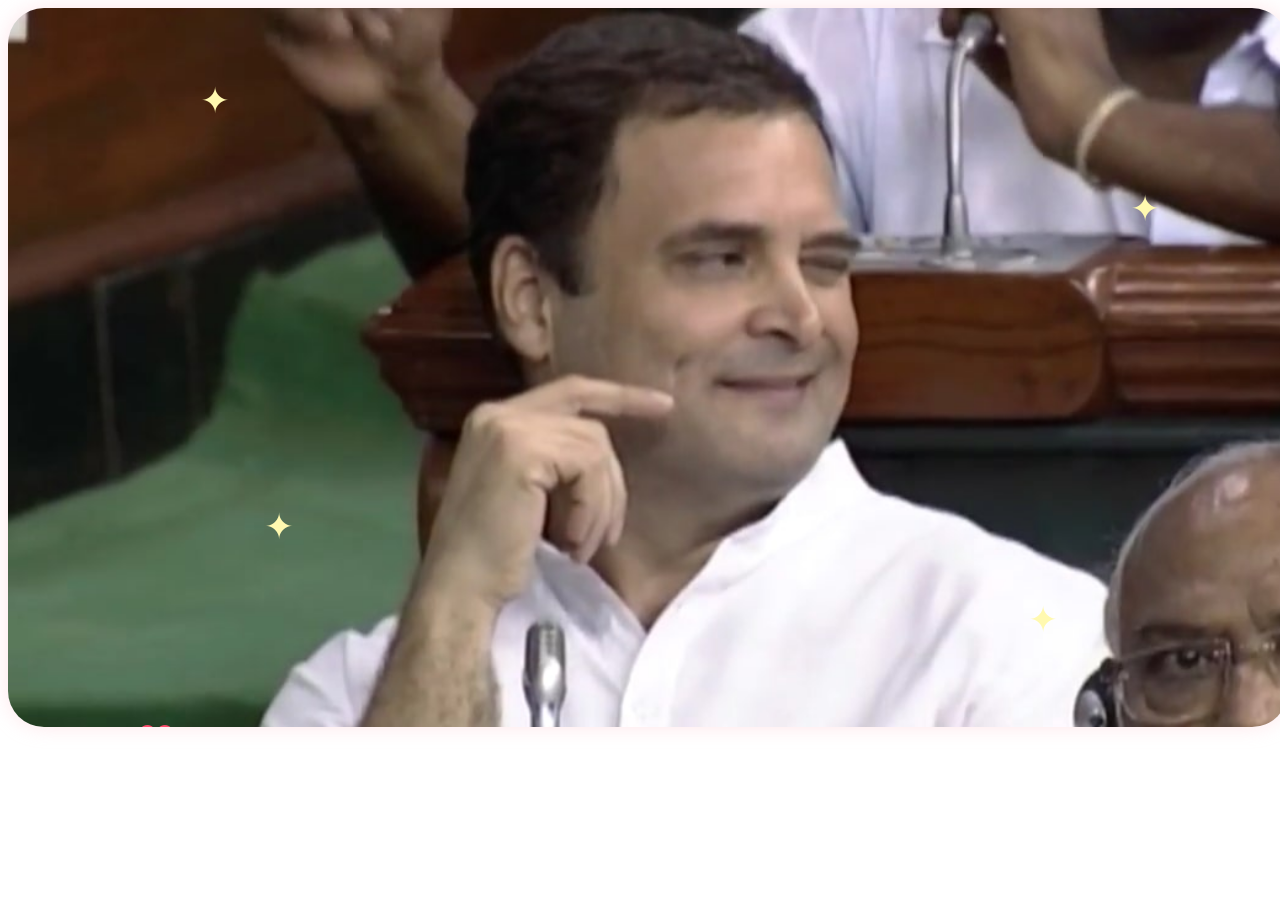
==== index.html @ 0daca0e3 "Update index.html" ====
<!DOCTYPE html>
<html lang="en">
<head>
  <meta charset="UTF-8">
  <meta http-equiv="X-UA-Compatible" content="IE=Edge">
  <meta name="viewport" content="width=device-width, initial-scale=1">

  <title>HTML</title>
  
  <link rel="stylesheet" href="style.css">
</head>

<body>
 

<div class="photo-frame">
    <img src="rahul-gandhi-winking-at-the-parliament.jpg" alt="Photo" loading="lazy">

    <!-- Hearts -->
    <span class="heart h1">❤</span>
    <span class="heart h2">❤</span>
    <span class="heart h3">❤</span>

    <!-- Stars -->
    <span class="star s1">★</span>
    <span class="star s2">★</span>
    <span class="star s3">★</span>

    <!-- Sparkles -->
    <span class="sparkle sp1">✦</span>
    <span class="sparkle sp2">✦</span>
    <span class="sparkle sp3">✦</span>
    <span class="sparkle sp4">✦</span>
</div>
  <script src="main.js"></script>
</body>
</html>
---- style.css ----
body {
    font-size: auto;
}
.titl{
    color: #585B74;
    font-weight: 700;
    font-size: 2em;
}
.copy-box{
    display:flex;
    justify-content:space-between;
    align-items:top;
    background: white;
    width: 100vw;
    color:black;
    padding:15px;
    margin:15px 0;
    border-radius:12px;
    box-shadow:0 4px 12px rgba(0,0,0,.25);
    scroll-margin-top: 140px;
}

.copy-btn{
    background:#4f46e5;
    color:white;
    border:none;
    padding:10px 18px;
    border-radius:8px;
    font-size:15px;
    font-weight:600;
    cursor:pointer;
    transition:all .25s ease;
}

.copy-btn:hover{
    background:#4338ca;
    transform:translateY(-2px);
}

.copy-btn:active{
    transform:scale(.95);
}

.copy-btn.copied{
    background:#22c55e;
}
.copy-{
    margin-left: 2vw;
}
.copy-navbar{
    display:flex;
    flex-wrap:wrap;
    gap:12px;
    margin:20px 0;
    padding:12px;
    background:#1f2937;
    border-radius:14px;
    top: 0;
    position: sticky;
}

.copy-button{
    padding:10px 18px;
    border:none;
    border-radius:10px;
    background:#4f46e5;
    color:white;
    cursor:pointer;
    font-weight:600;
    transition:.25s;
}

.copy-button:hover{
    background:#4338ca;
    transform:translateY(-2px);
}

.copy-button:active{
    transform:scale(.95);
}

.copy-button.copied{
    background:#16a34a;
}

.photo-frame{
    position:relative;
    width:100vw;
    margin:auto;
    overflow:hidden;
    border-radius:36px;
    box-shadow:0 0 20px rgba(255,192,203,.4);
    z-index: 10;
}

.photo-frame img{
    width:100%;
    display:block;
    border-radius:18px;
}

/* Hearts */
.heart{
    position:absolute;
    color:#ff4d6d;
    font-size:48px;
    animation:floatHeart 5s linear infinite;
}

.h1{left:10%;bottom:-40px;}
.h2{left:50%;bottom:-60px;animation-delay:1.5s;}
.h3{left:80%;bottom:-50px;animation-delay:3s;}

@keyframes floatHeart{
    0%{
        transform:translateY(0);
        opacity:0;
    }
    20%{
        opacity:1;
    }
    100%{
        transform:translateY(-720px) rotate(20deg);
        opacity:0;
    }
}

/* Stars */
.star{
    position:absolute;
    color:gold;
    font-size:36px;
    top:-40px;
    animation:fallStar 4s linear infinite;
}

.s1{left:20%;}
.s2{left:60%;animation-delay:1s;}
.s3{left:85%;animation-delay:2s;}

@keyframes fallStar{
    from{
        transform:translateY(-40px) rotate(0deg);
        opacity:0;
    }
    20%{
        opacity:1;
    }
    to{
        transform:translateY(360px) rotate(360deg);
        opacity:0;
    }
}

/* Sparkles */
.sparkle{
    position:absolute;
    color:#fff9b0;
    font-size:36px;
    animation:twinkle 2.5s infinite ease-in-out;
}

.sp1{top:10%;left:15%;}
.sp2{top:25%;right:10%;animation-delay:.8s;}
.sp3{bottom:25%;left:20%;animation-delay:1.6s;}
.sp4{bottom:12%;right:18%;animation-delay:2.4s;}

@keyframes twinkle{
    0%,100%{
        opacity:.2;
        transform:scale(.6);
    }
    50%{
        opacity:1;
        transform:scale(1.4);
        text-shadow:0 0 20px white,
                    0 0 40px gold;
    }
}
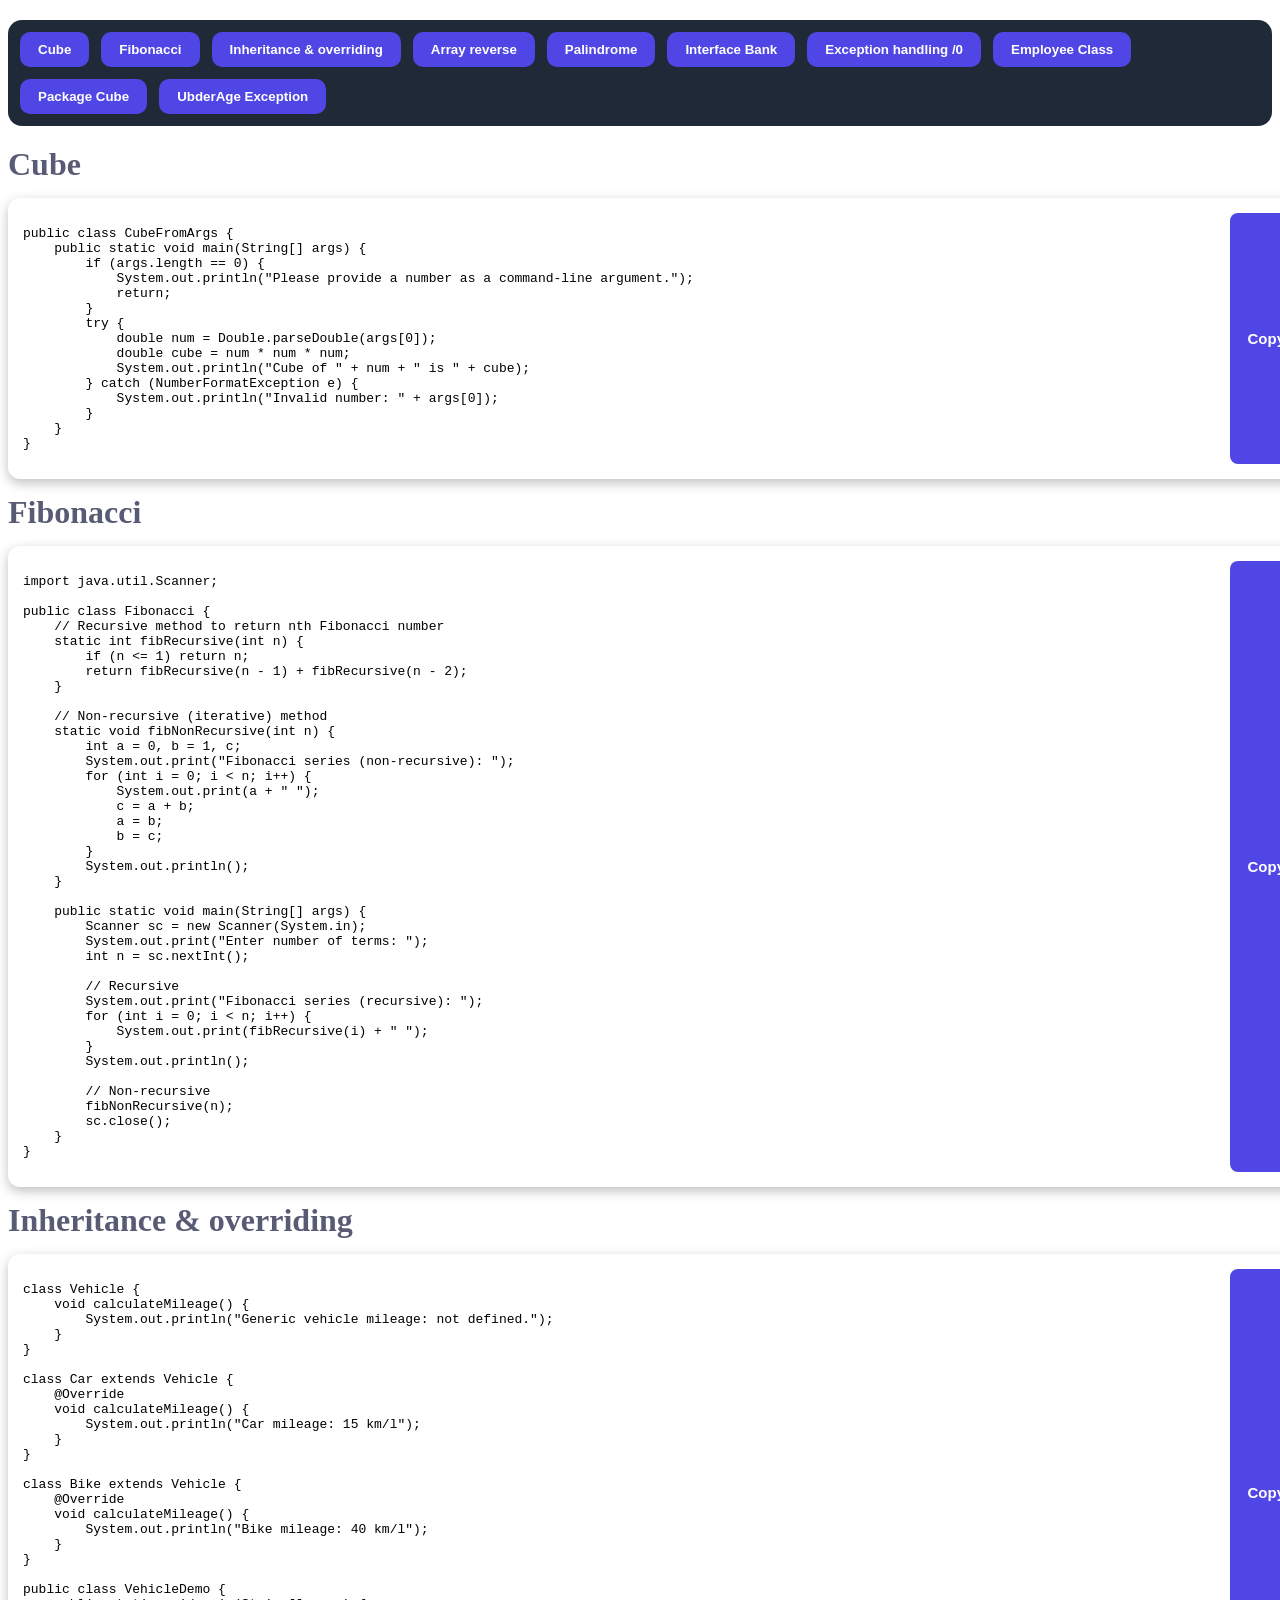
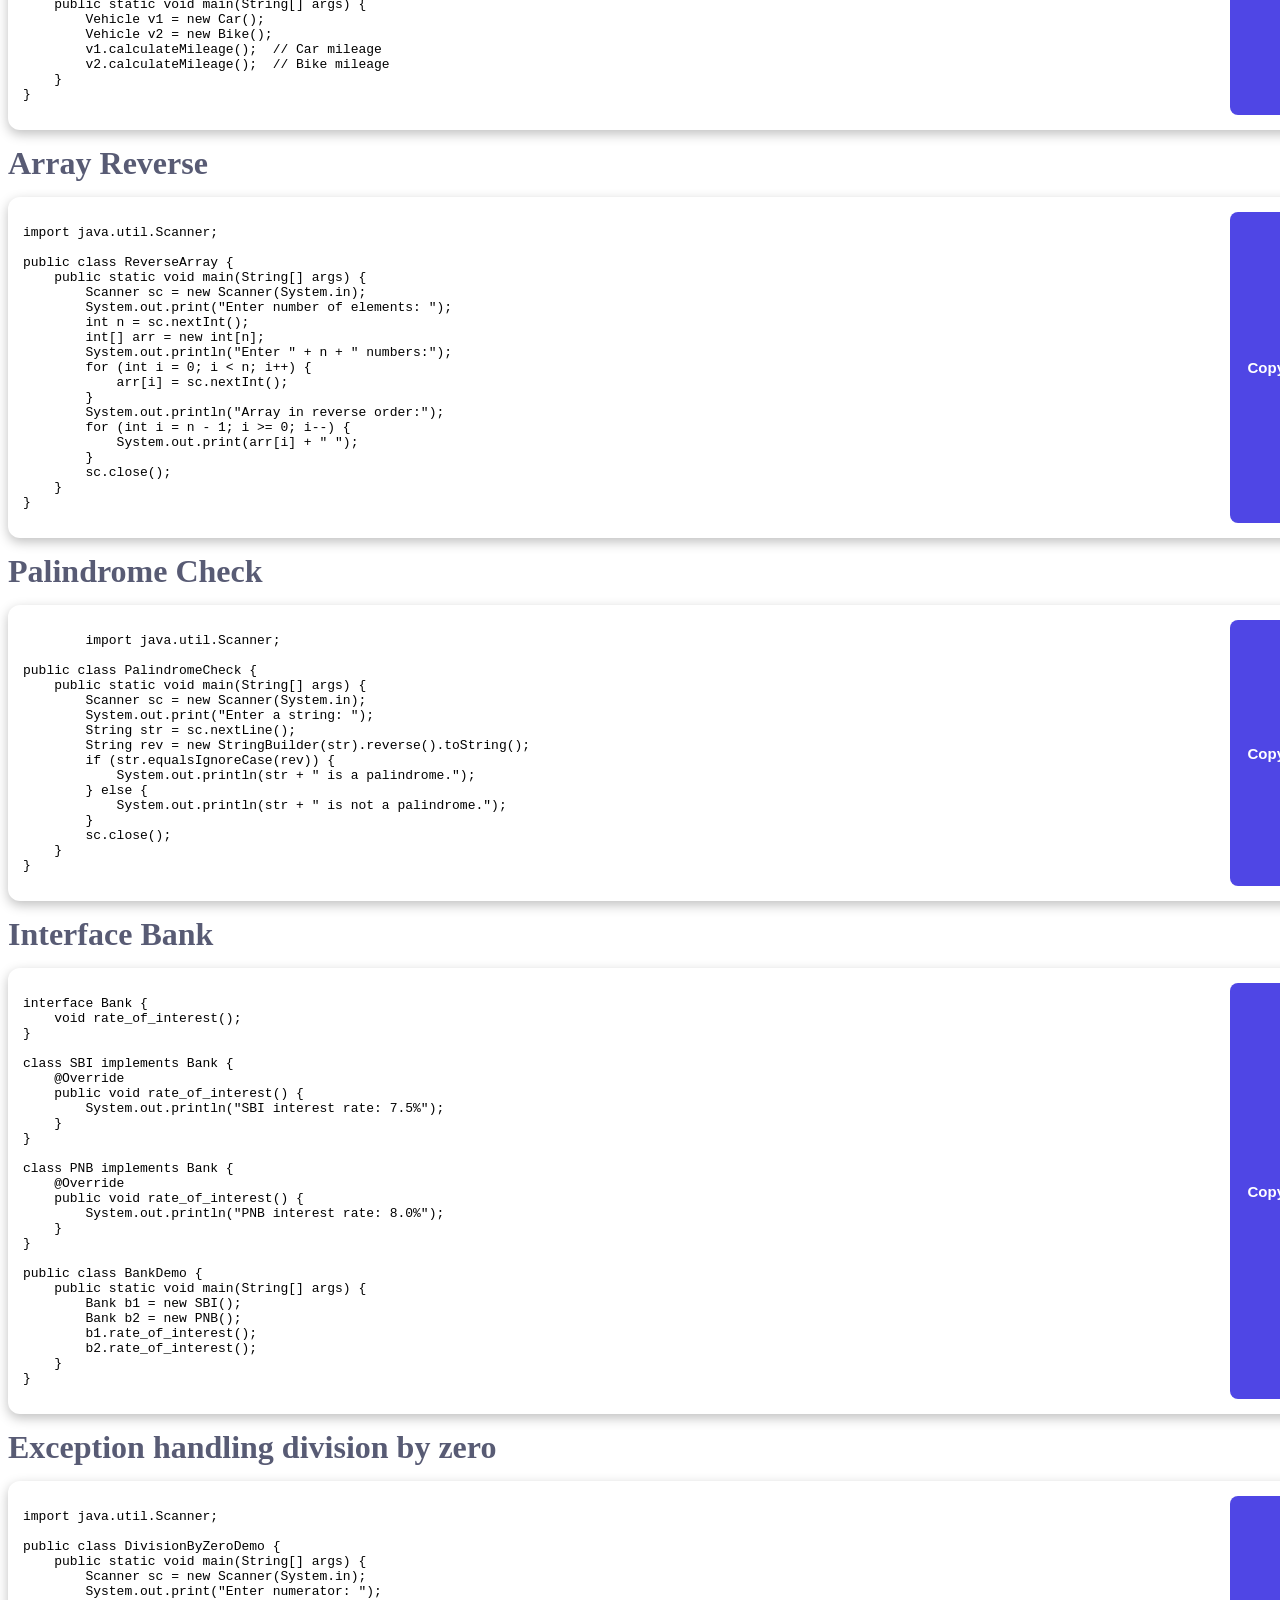
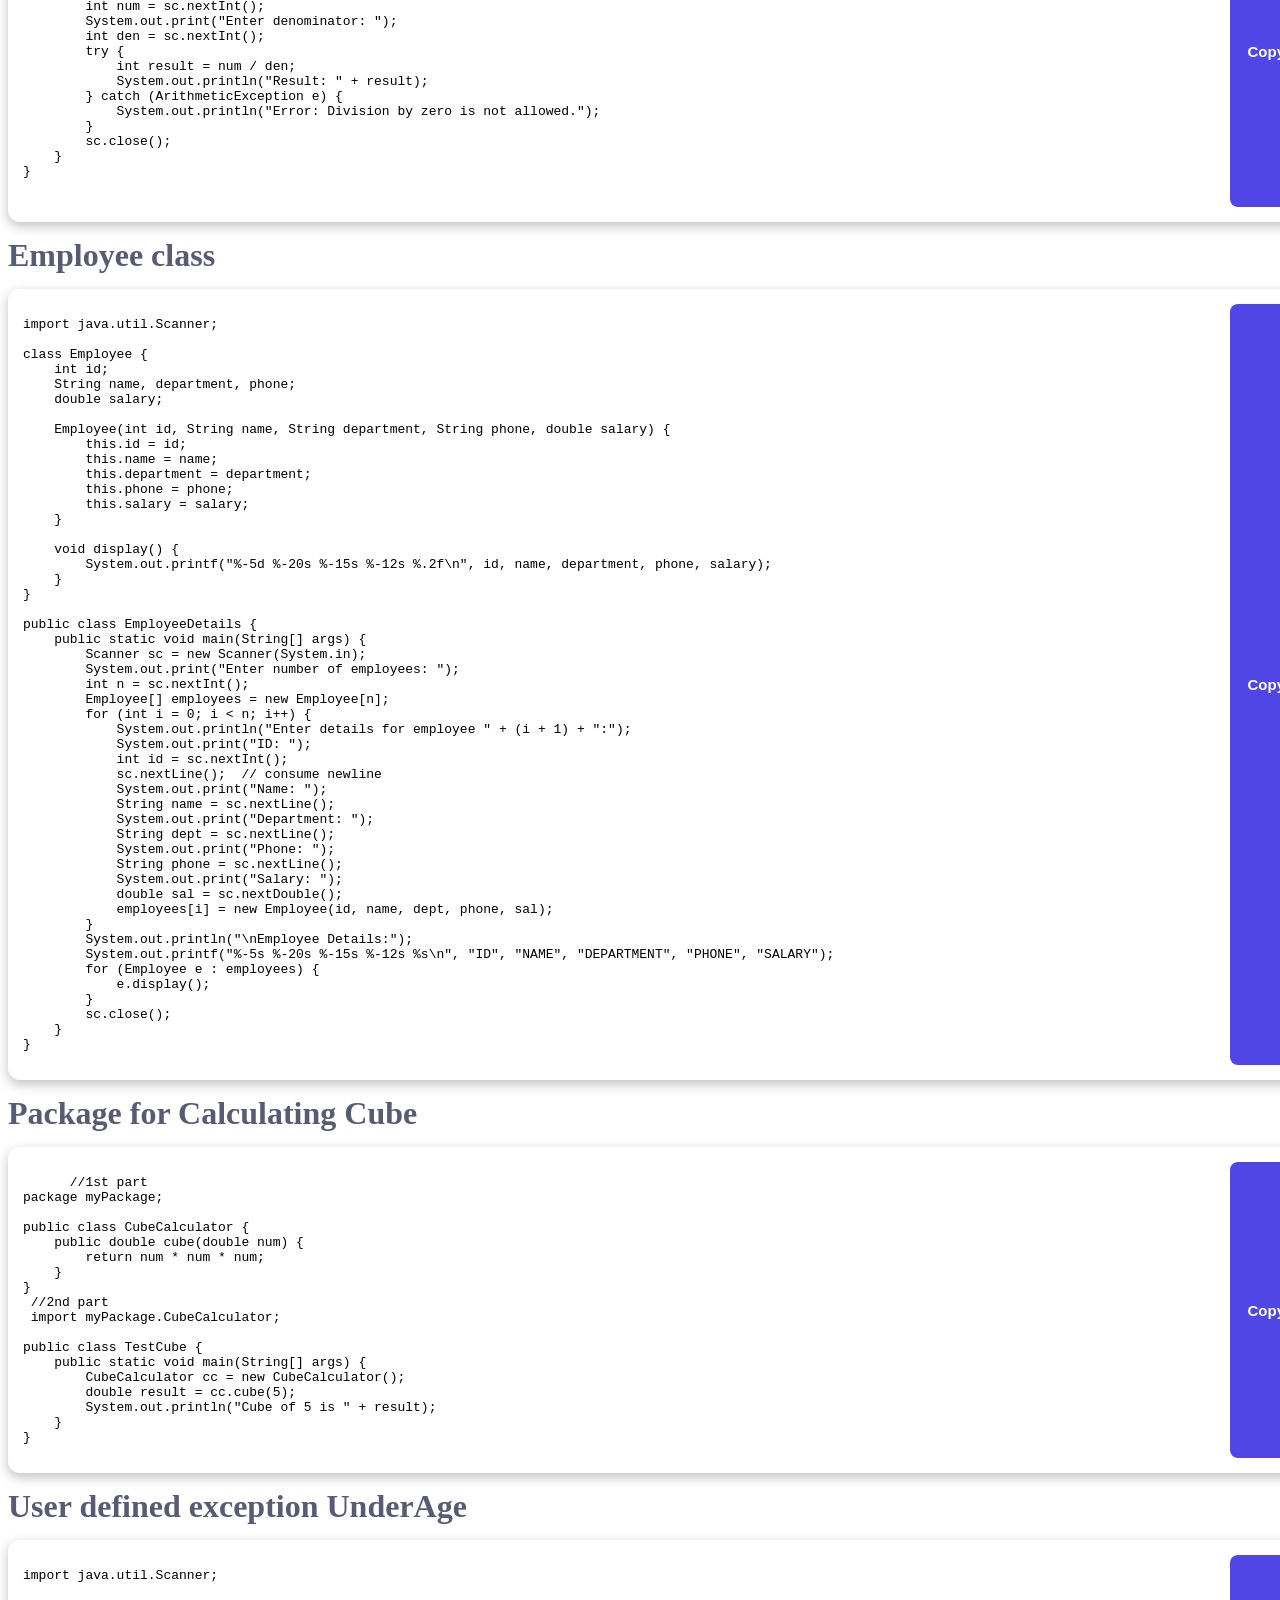
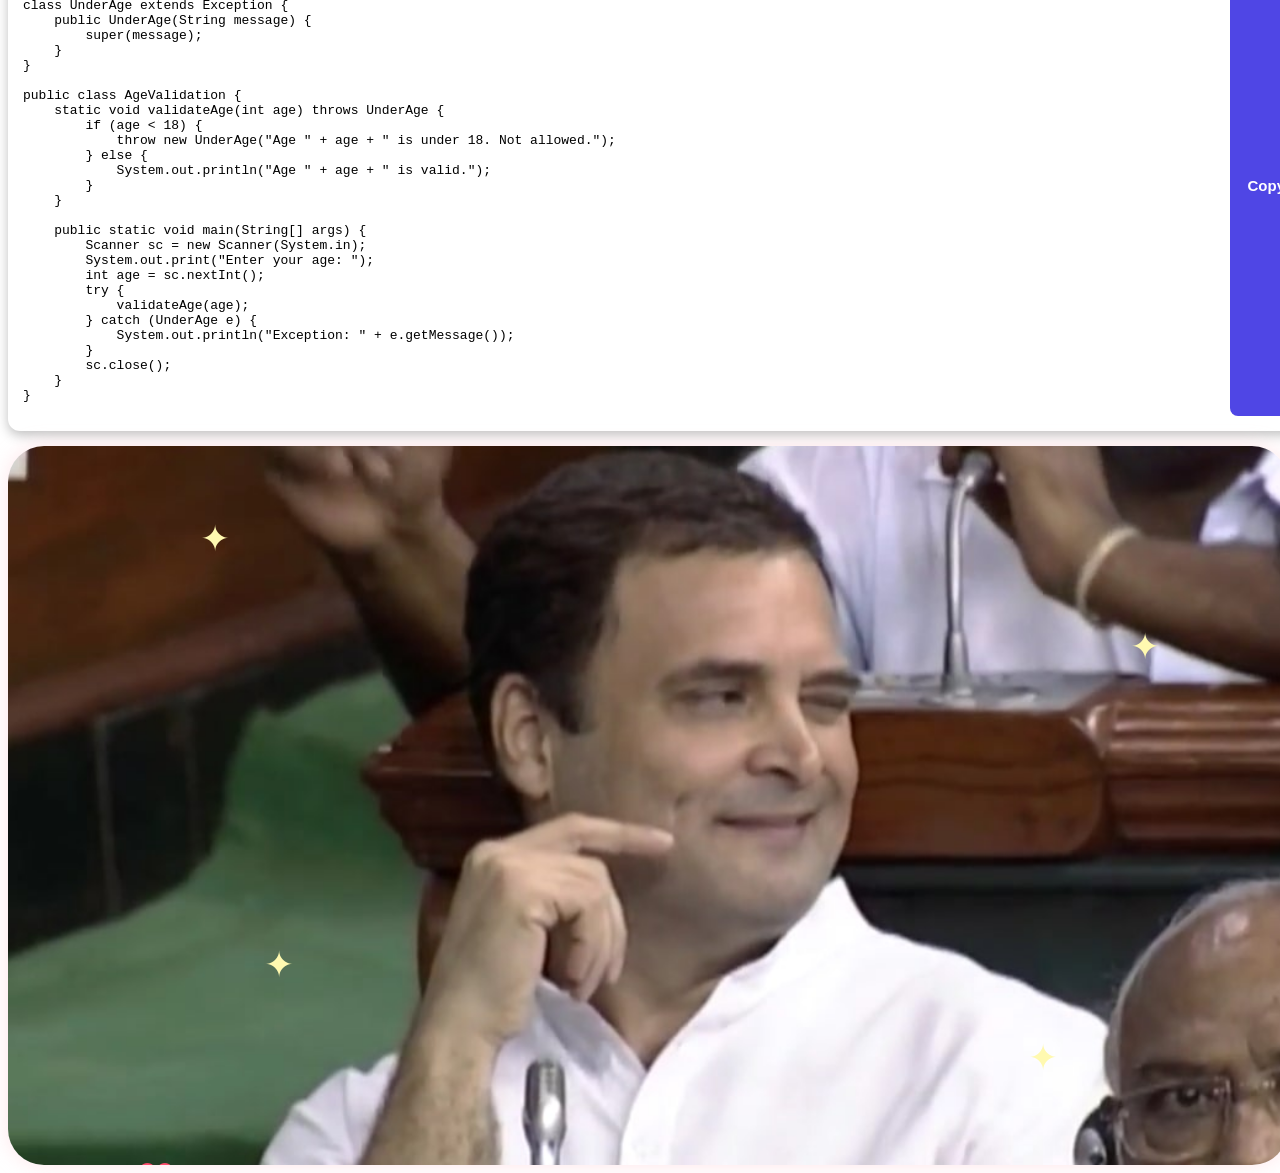
==== commit d05be128: "Add HTML structure for code snippets This HTML file contains a series of buttons that allow users to" ====
--- a/index.html
+++ b/index.html
@@ -11,8 +11,345 @@
 </head>
 
 <body>
- 
-
+  <div class="copy-navbar">
+
+    <button class="copy-button" data-copy="cube">
+    Cube
+    </button>
+
+    <button class="copy-button" data-copy="fibo">
+        Fibonacci
+    </button>
+
+    <button class="copy-button" data-copy="io">
+        Inheritance & overriding 
+    </button>
+
+    <button class="copy-button" data-copy="ar">
+    Array reverse
+    </button>
+ <button class="copy-button" data-copy="pc">
+        Palindrome
+    </button>
+    <button class="copy-button" data-copy="ib">
+        Interface Bank
+    </button>
+    <button class="copy-button" data-copy="eh">
+    Exception handling /0
+    </button>
+    <button class="copy-button" data-copy="bf">
+        Employee Class
+    </button>
+    <button class="copy-button" data-copy="ff">
+        Package Cube
+    </button>
+    <button class="copy-button" data-copy="ude">
+        UbderAge Exception 
+    </button>
+</div>
+  <div class=titl>Cube</div>
+    <div class=copy-box id=fcfs><code><pre>public class CubeFromArgs {
+    public static void main(String[] args) {
+        if (args.length == 0) {
+            System.out.println("Please provide a number as a command-line argument.");
+            return;
+        }
+        try {
+            double num = Double.parseDouble(args[0]);
+            double cube = num * num * num;
+            System.out.println("Cube of " + num + " is " + cube);
+        } catch (NumberFormatException e) {
+            System.out.println("Invalid number: " + args[0]);
+        }
+    }
+}
+</pre></code>
+<button class="copy-btn">
+Copy</button></div>
+<div class=titl>Fibonacci</div>
+    <div class=copy-box id=fibo><code><pre>
+import java.util.Scanner;
+
+public class Fibonacci {
+    // Recursive method to return nth Fibonacci number
+    static int fibRecursive(int n) {
+        if (n <= 1) return n;
+        return fibRecursive(n - 1) + fibRecursive(n - 2);
+    }
+
+    // Non‑recursive (iterative) method
+    static void fibNonRecursive(int n) {
+        int a = 0, b = 1, c;
+        System.out.print("Fibonacci series (non‑recursive): ");
+        for (int i = 0; i &lt; n; i++) {
+            System.out.print(a + " ");
+            c = a + b;
+            a = b;
+            b = c;
+        }
+        System.out.println();
+    }
+
+    public static void main(String[] args) {
+        Scanner sc = new Scanner(System.in);
+        System.out.print("Enter number of terms: ");
+        int n = sc.nextInt();
+        
+        // Recursive
+        System.out.print("Fibonacci series (recursive): ");
+        for (int i = 0; i &lt; n; i++) {
+            System.out.print(fibRecursive(i) + " ");
+        }
+        System.out.println();
+
+        // Non‑recursive
+        fibNonRecursive(n);
+        sc.close();
+    }
+}
+</pre></code>
+<button class="copy-btn">
+Copy</button></div>
+  <div class=titl>Inheritance & overriding</div>
+    <div class=copy-box id=io><code><pre>class Vehicle {
+    void calculateMileage() {
+        System.out.println("Generic vehicle mileage: not defined.");
+    }
+}
+
+class Car extends Vehicle {
+    @Override
+    void calculateMileage() {
+        System.out.println("Car mileage: 15 km/l");
+    }
+}
+
+class Bike extends Vehicle {
+    @Override
+    void calculateMileage() {
+        System.out.println("Bike mileage: 40 km/l");
+    }
+}
+
+public class VehicleDemo {
+    public static void main(String[] args) {
+        Vehicle v1 = new Car();
+        Vehicle v2 = new Bike();
+        v1.calculateMileage();  // Car mileage
+        v2.calculateMileage();  // Bike mileage
+    }
+}
+</pre></code>
+<button class="copy-btn">
+Copy</button></div>
+  <div class=titl>Array Reverse</div>
+    <div class=copy-box id=ar><code><pre>import java.util.Scanner;
+
+public class ReverseArray {
+    public static void main(String[] args) {
+        Scanner sc = new Scanner(System.in);
+        System.out.print("Enter number of elements: ");
+        int n = sc.nextInt();
+        int[] arr = new int[n];
+        System.out.println("Enter " + n + " numbers:");
+        for (int i = 0; i &lt; n; i++) {
+            arr[i] = sc.nextInt();
+        }
+        System.out.println("Array in reverse order:");
+        for (int i = n - 1; i >= 0; i--) {
+            System.out.print(arr[i] + " ");
+        }
+        sc.close();
+    }
+}
+</pre></code>
+<button class="copy-btn">
+Copy</button></div>
+  <div class=titl>Palindrome Check</div>
+    <div class=copy-box id=pc><code><pre>
+        import java.util.Scanner;
+
+public class PalindromeCheck {
+    public static void main(String[] args) {
+        Scanner sc = new Scanner(System.in);
+        System.out.print("Enter a string: ");
+        String str = sc.nextLine();
+        String rev = new StringBuilder(str).reverse().toString();
+        if (str.equalsIgnoreCase(rev)) {
+            System.out.println(str + " is a palindrome.");
+        } else {
+            System.out.println(str + " is not a palindrome.");
+        }
+        sc.close();
+    }
+}
+</pre></code>
+<button class="copy-btn">
+Copy</button></div>
+<div class=titl>Interface Bank</div>
+    <div class=copy-box id=
+    ib><code><pre>interface Bank {
+    void rate_of_interest();
+}
+
+class SBI implements Bank {
+    @Override
+    public void rate_of_interest() {
+        System.out.println("SBI interest rate: 7.5%");
+    }
+}
+
+class PNB implements Bank {
+    @Override
+    public void rate_of_interest() {
+        System.out.println("PNB interest rate: 8.0%");
+    }
+}
+
+public class BankDemo {
+    public static void main(String[] args) {
+        Bank b1 = new SBI();
+        Bank b2 = new PNB();
+        b1.rate_of_interest();
+        b2.rate_of_interest();
+    }
+}
+</pre></code>
+<button class="copy-btn">
+Copy</button></div>
+<div class=titl>Exception handling division by zero</div>
+    <div class=copy-box id=eh><code><pre>
+import java.util.Scanner;
+
+public class DivisionByZeroDemo {
+    public static void main(String[] args) {
+        Scanner sc = new Scanner(System.in);
+        System.out.print("Enter numerator: ");
+        int num = sc.nextInt();
+        System.out.print("Enter denominator: ");
+        int den = sc.nextInt();
+        try {
+            int result = num / den;
+            System.out.println("Result: " + result);
+        } catch (ArithmeticException e) {
+            System.out.println("Error: Division by zero is not allowed.");
+        }
+        sc.close();
+    }
+}
+
+</pre></code>
+<button class="copy-btn">
+Copy</button></div>
+  <div class=titl>Employee class</div>
+    <div class=copy-box id=bf><code><pre>import java.util.Scanner;
+
+class Employee {
+    int id;
+    String name, department, phone;
+    double salary;
+
+    Employee(int id, String name, String department, String phone, double salary) {
+        this.id = id;
+        this.name = name;
+        this.department = department;
+        this.phone = phone;
+        this.salary = salary;
+    }
+
+    void display() {
+        System.out.printf("%-5d %-20s %-15s %-12s %.2f\n", id, name, department, phone, salary);
+    }
+}
+
+public class EmployeeDetails {
+    public static void main(String[] args) {
+        Scanner sc = new Scanner(System.in);
+        System.out.print("Enter number of employees: ");
+        int n = sc.nextInt();
+        Employee[] employees = new Employee[n];
+        for (int i = 0; i &lt; n; i++) {
+            System.out.println("Enter details for employee " + (i + 1) + ":");
+            System.out.print("ID: ");
+            int id = sc.nextInt();
+            sc.nextLine();  // consume newline
+            System.out.print("Name: ");
+            String name = sc.nextLine();
+            System.out.print("Department: ");
+            String dept = sc.nextLine();
+            System.out.print("Phone: ");
+            String phone = sc.nextLine();
+            System.out.print("Salary: ");
+            double sal = sc.nextDouble();
+            employees[i] = new Employee(id, name, dept, phone, sal);
+        }
+        System.out.println("\nEmployee Details:");
+        System.out.printf("%-5s %-20s %-15s %-12s %s\n", "ID", "NAME", "DEPARTMENT", "PHONE", "SALARY");
+        for (Employee e : employees) {
+            e.display();
+        }
+        sc.close();
+    }
+}
+</pre></code>
+<button class="copy-btn">
+Copy</button></div>
+  <div class=titl>Package for Calculating Cube</div>
+    <div class=copy-box id=ff><code><pre>
+      //1st part  
+package myPackage;
+
+public class CubeCalculator {
+    public double cube(double num) {
+        return num * num * num;
+    }
+}
+ //2nd part 
+ import myPackage.CubeCalculator;
+
+public class TestCube {
+    public static void main(String[] args) {
+        CubeCalculator cc = new CubeCalculator();
+        double result = cc.cube(5);
+        System.out.println("Cube of 5 is " + result);
+    }
+}
+</pre></code>
+<button class="copy-btn">
+Copy</button></div>
+  <div class=titl>User defined exception UnderAge</div>
+    <div class=copy-box id=fifo><code><pre>import java.util.Scanner;
+
+class UnderAge extends Exception {
+    public UnderAge(String message) {
+        super(message);
+    }
+}
+
+public class AgeValidation {
+    static void validateAge(int age) throws UnderAge {
+        if (age < 18) {
+            throw new UnderAge("Age " + age + " is under 18. Not allowed.");
+        } else {
+            System.out.println("Age " + age + " is valid.");
+        }
+    }
+
+    public static void main(String[] args) {
+        Scanner sc = new Scanner(System.in);
+        System.out.print("Enter your age: ");
+        int age = sc.nextInt();
+        try {
+            validateAge(age);
+        } catch (UnderAge e) {
+            System.out.println("Exception: " + e.getMessage());
+        }
+        sc.close();
+    }
+}
+</pre></code>
+<button class="copy-btn">
+Copy</button></div>
 <div class="photo-frame">
     <img src="rahul-gandhi-winking-at-the-parliament.jpg" alt="Photo" loading="lazy">
 
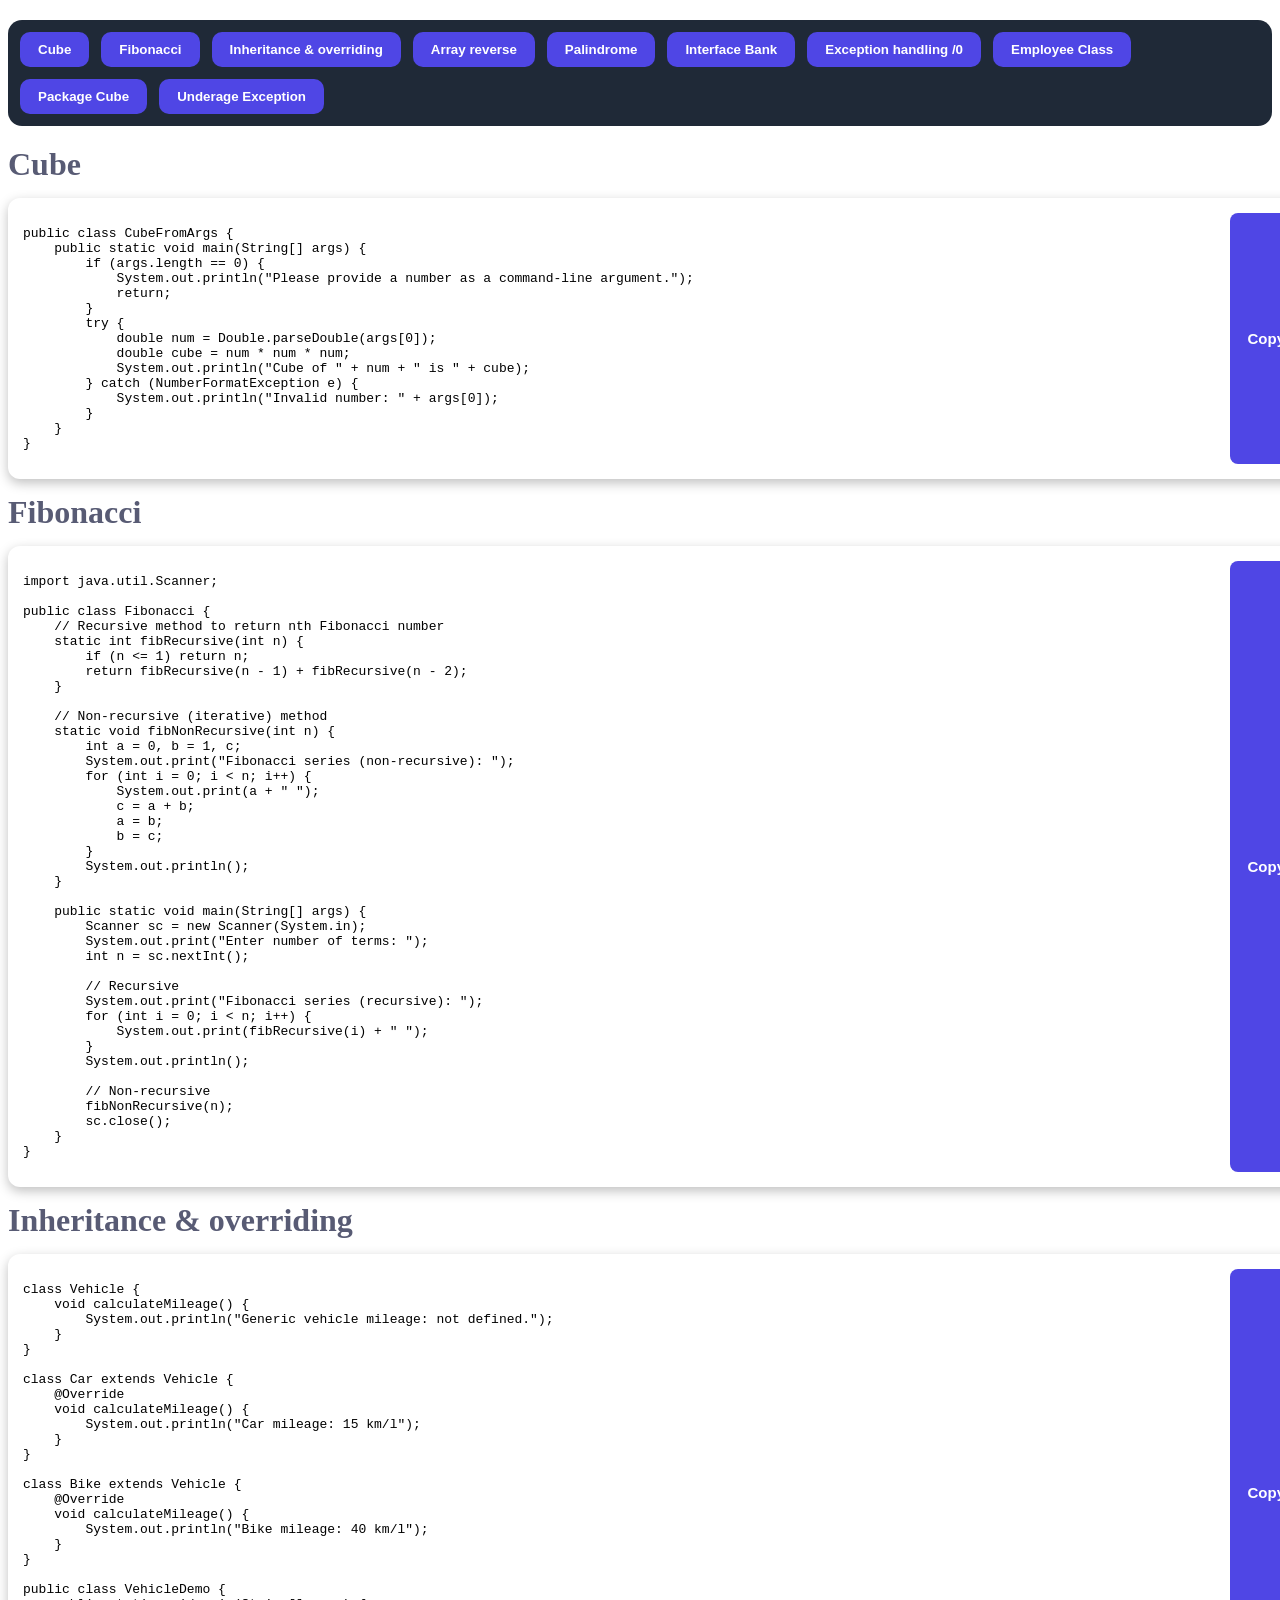
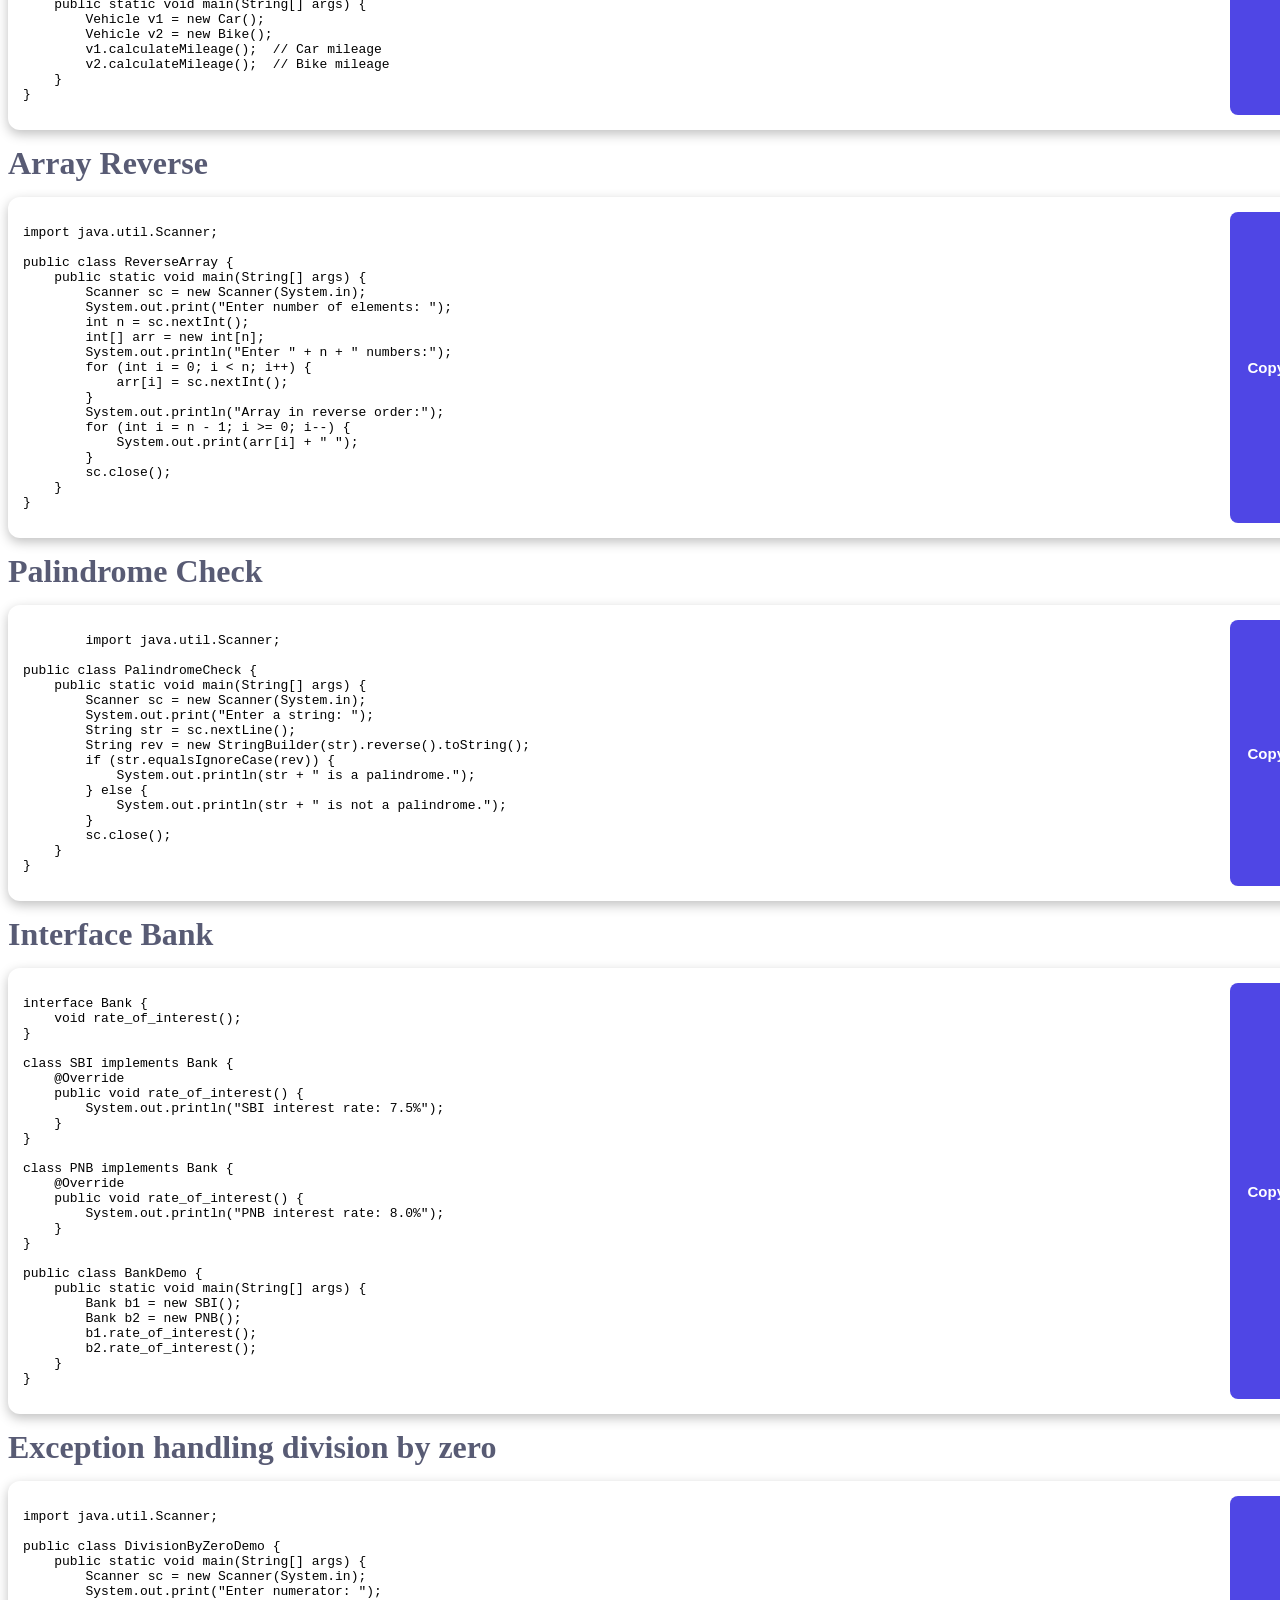
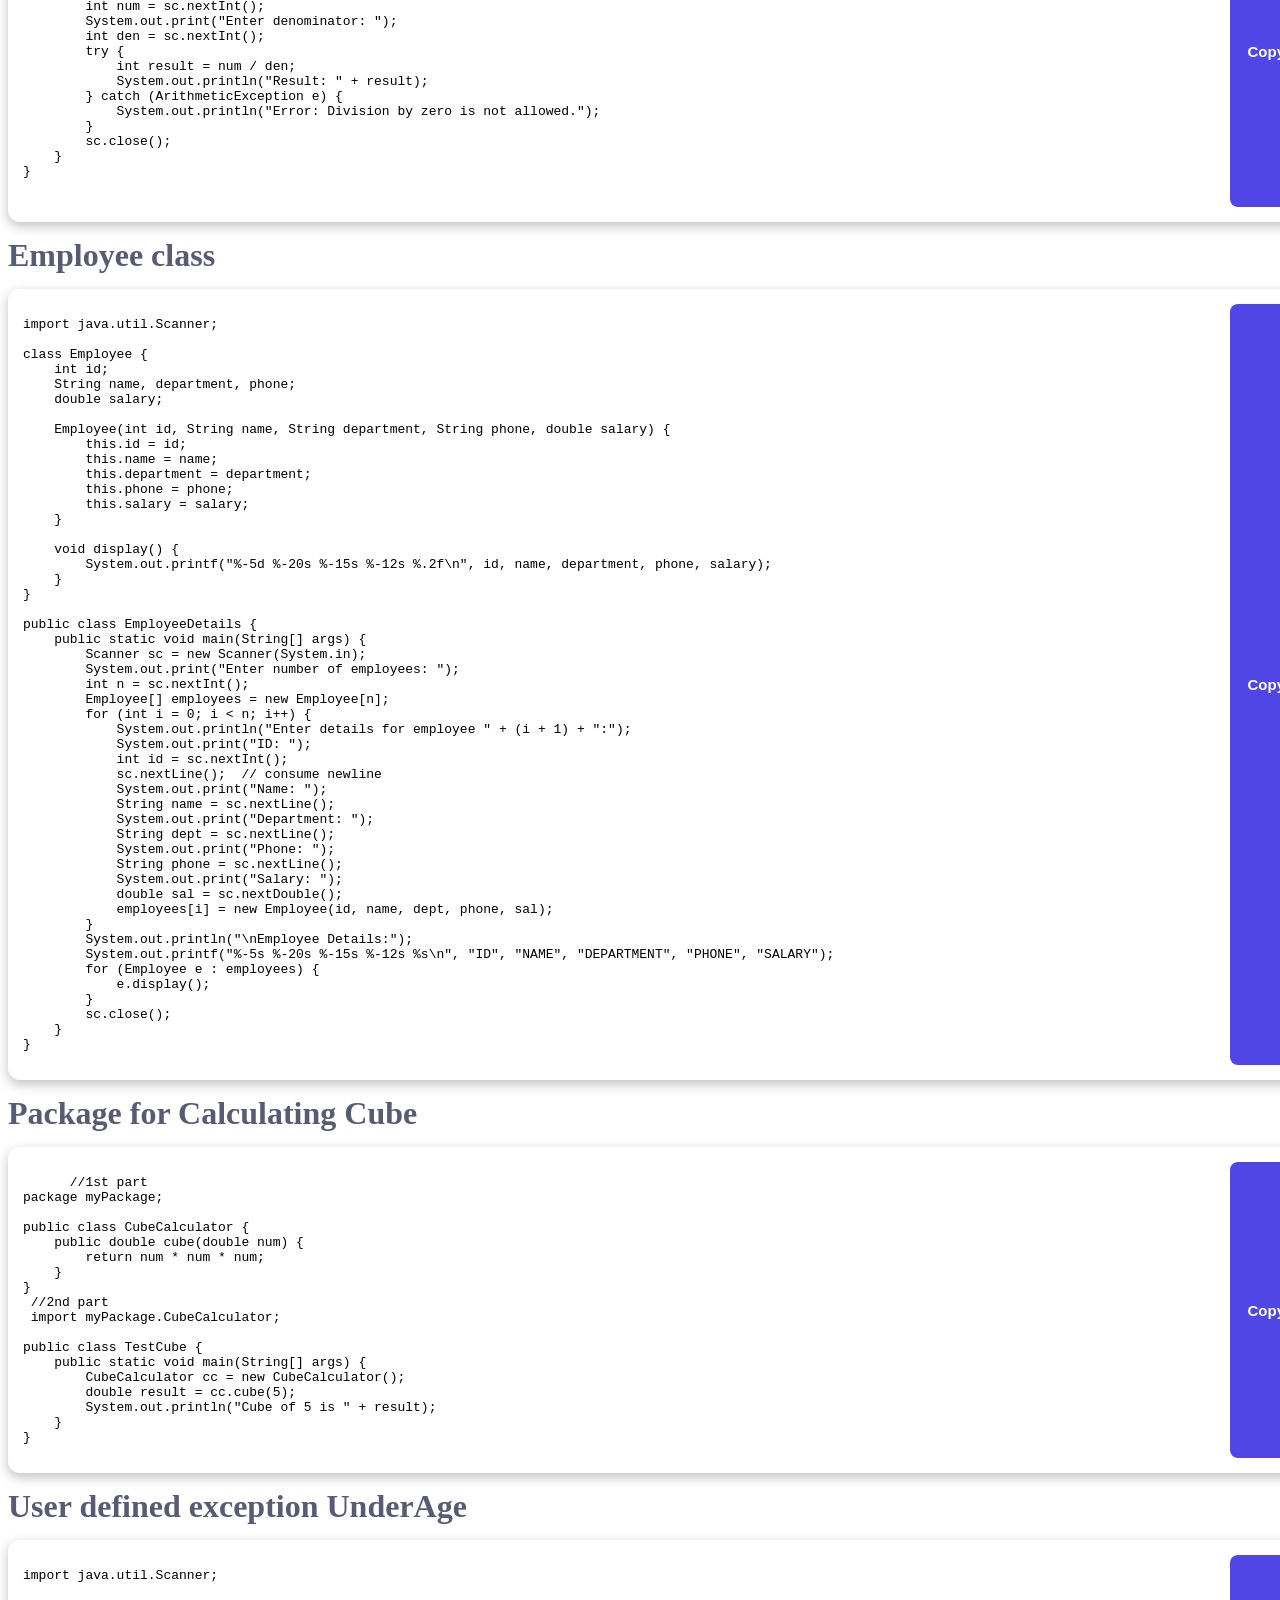
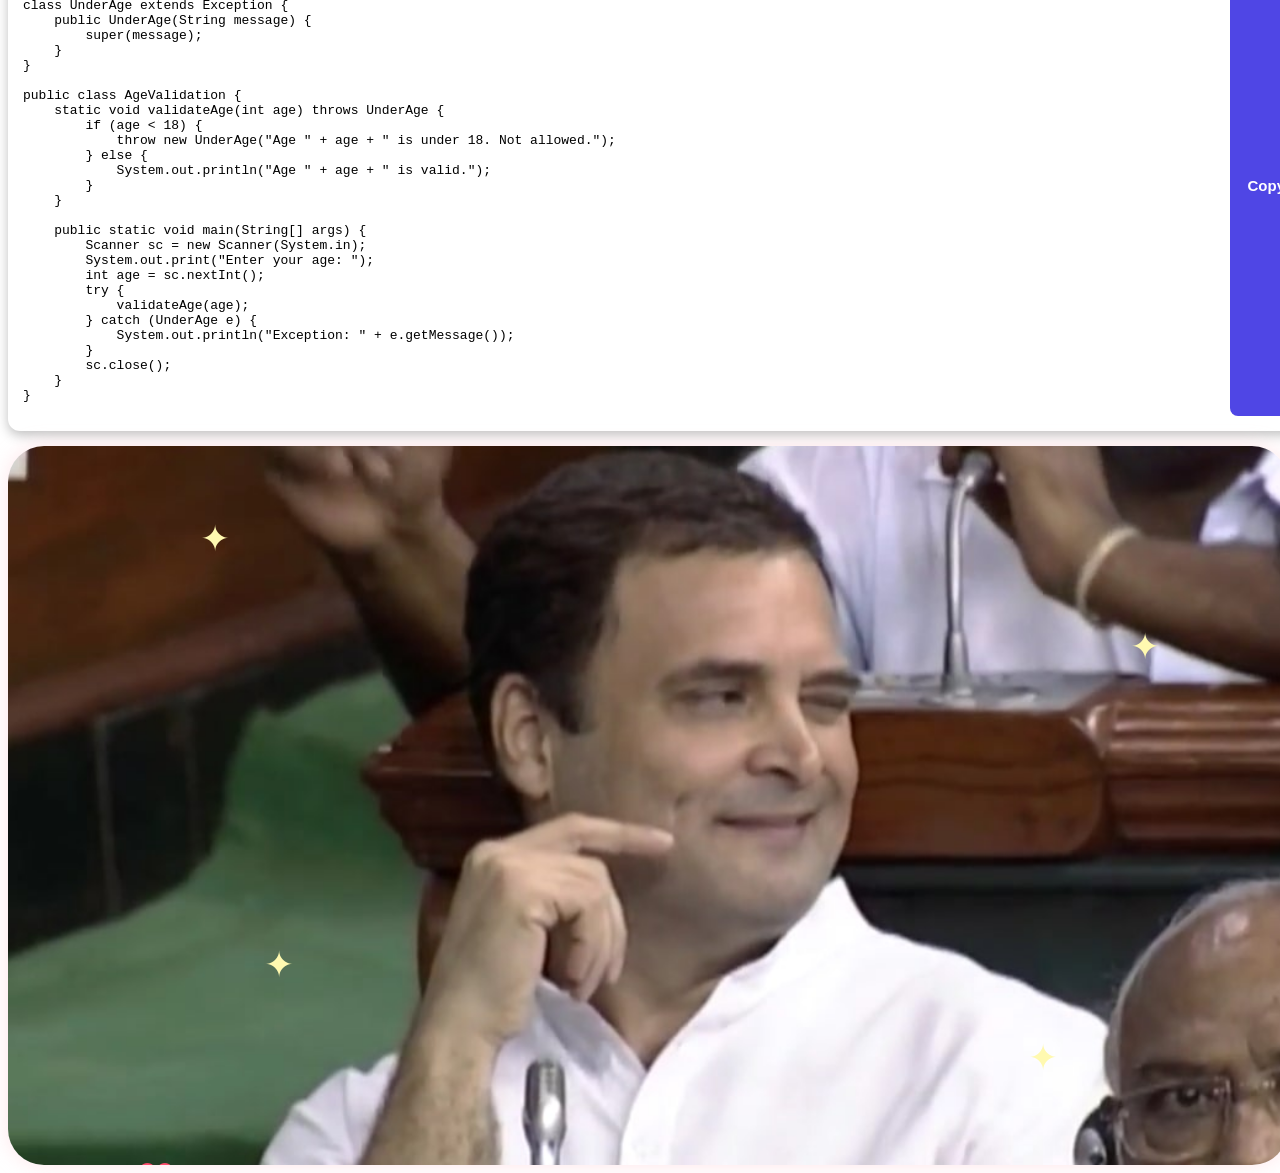
==== commit 036ffb63: "Fix typo in button label for underage exception" ====
--- a/index.html
+++ b/index.html
@@ -5,7 +5,7 @@
   <meta http-equiv="X-UA-Compatible" content="IE=Edge">
   <meta name="viewport" content="width=device-width, initial-scale=1">
 
-  <title>HTML</title>
+  <title>Rahul Gandhi</title>
   
   <link rel="stylesheet" href="style.css">
 </head>
@@ -44,7 +44,7 @@
         Package Cube
     </button>
     <button class="copy-button" data-copy="ude">
-        UbderAge Exception 
+        Underage Exception 
     </button>
 </div>
   <div class=titl>Cube</div>
@@ -318,7 +318,7 @@
 <button class="copy-btn">
 Copy</button></div>
   <div class=titl>User defined exception UnderAge</div>
-    <div class=copy-box id=fifo><code><pre>import java.util.Scanner;
+    <div class=copy-box id=ude><code><pre>import java.util.Scanner;
 
 class UnderAge extends Exception {
     public UnderAge(String message) {
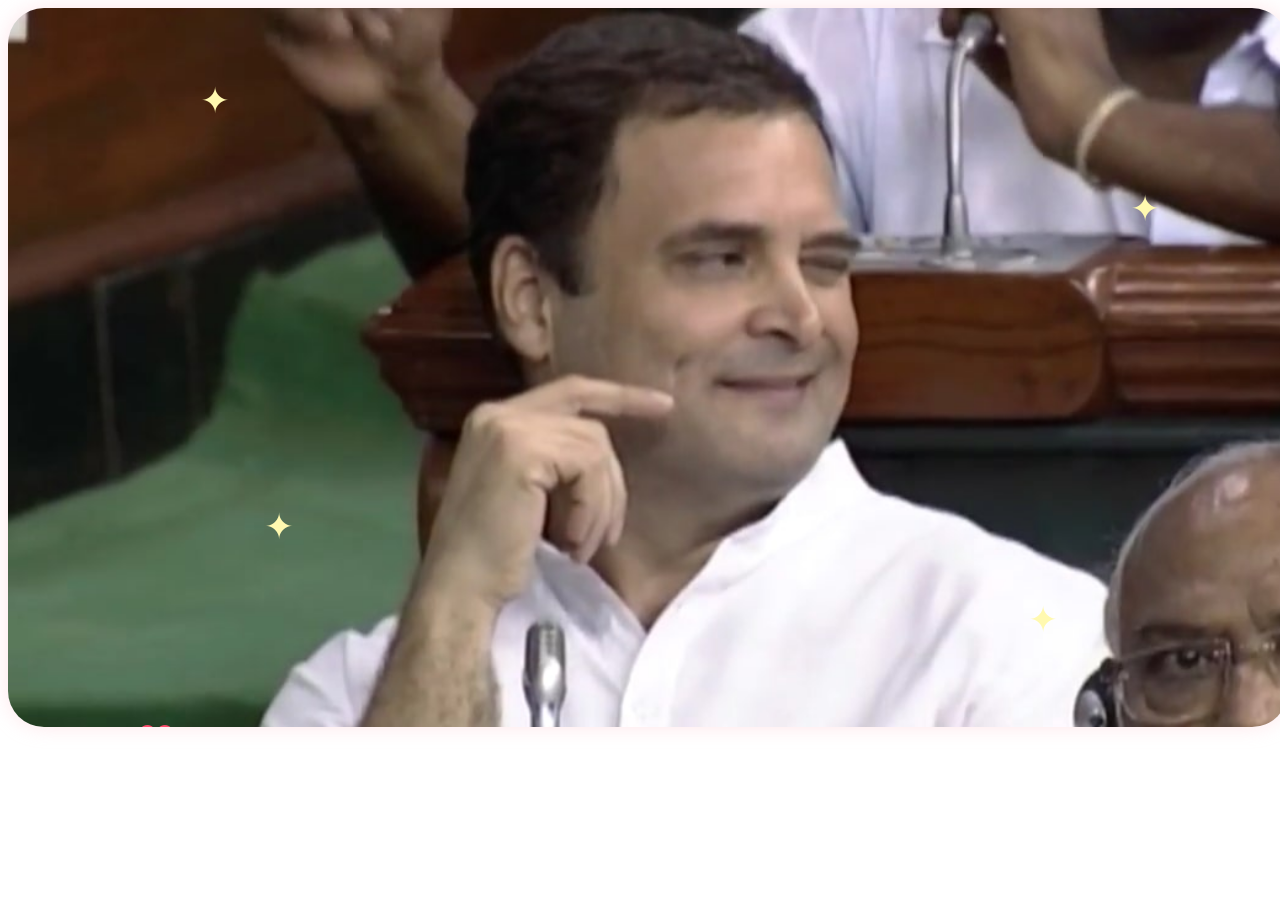
==== commit b28576a9: "Update index.html" ====
--- a/index.html
+++ b/index.html
@@ -11,345 +11,6 @@
 </head>
 
 <body>
-  <div class="copy-navbar">
-
-    <button class="copy-button" data-copy="cube">
-    Cube
-    </button>
-
-    <button class="copy-button" data-copy="fibo">
-        Fibonacci
-    </button>
-
-    <button class="copy-button" data-copy="io">
-        Inheritance & overriding 
-    </button>
-
-    <button class="copy-button" data-copy="ar">
-    Array reverse
-    </button>
- <button class="copy-button" data-copy="pc">
-        Palindrome
-    </button>
-    <button class="copy-button" data-copy="ib">
-        Interface Bank
-    </button>
-    <button class="copy-button" data-copy="eh">
-    Exception handling /0
-    </button>
-    <button class="copy-button" data-copy="bf">
-        Employee Class
-    </button>
-    <button class="copy-button" data-copy="ff">
-        Package Cube
-    </button>
-    <button class="copy-button" data-copy="ude">
-        Underage Exception 
-    </button>
-</div>
-  <div class=titl>Cube</div>
-    <div class=copy-box id=fcfs><code><pre>public class CubeFromArgs {
-    public static void main(String[] args) {
-        if (args.length == 0) {
-            System.out.println("Please provide a number as a command-line argument.");
-            return;
-        }
-        try {
-            double num = Double.parseDouble(args[0]);
-            double cube = num * num * num;
-            System.out.println("Cube of " + num + " is " + cube);
-        } catch (NumberFormatException e) {
-            System.out.println("Invalid number: " + args[0]);
-        }
-    }
-}
-</pre></code>
-<button class="copy-btn">
-Copy</button></div>
-<div class=titl>Fibonacci</div>
-    <div class=copy-box id=fibo><code><pre>
-import java.util.Scanner;
-
-public class Fibonacci {
-    // Recursive method to return nth Fibonacci number
-    static int fibRecursive(int n) {
-        if (n <= 1) return n;
-        return fibRecursive(n - 1) + fibRecursive(n - 2);
-    }
-
-    // Non‑recursive (iterative) method
-    static void fibNonRecursive(int n) {
-        int a = 0, b = 1, c;
-        System.out.print("Fibonacci series (non‑recursive): ");
-        for (int i = 0; i &lt; n; i++) {
-            System.out.print(a + " ");
-            c = a + b;
-            a = b;
-            b = c;
-        }
-        System.out.println();
-    }
-
-    public static void main(String[] args) {
-        Scanner sc = new Scanner(System.in);
-        System.out.print("Enter number of terms: ");
-        int n = sc.nextInt();
-        
-        // Recursive
-        System.out.print("Fibonacci series (recursive): ");
-        for (int i = 0; i &lt; n; i++) {
-            System.out.print(fibRecursive(i) + " ");
-        }
-        System.out.println();
-
-        // Non‑recursive
-        fibNonRecursive(n);
-        sc.close();
-    }
-}
-</pre></code>
-<button class="copy-btn">
-Copy</button></div>
-  <div class=titl>Inheritance & overriding</div>
-    <div class=copy-box id=io><code><pre>class Vehicle {
-    void calculateMileage() {
-        System.out.println("Generic vehicle mileage: not defined.");
-    }
-}
-
-class Car extends Vehicle {
-    @Override
-    void calculateMileage() {
-        System.out.println("Car mileage: 15 km/l");
-    }
-}
-
-class Bike extends Vehicle {
-    @Override
-    void calculateMileage() {
-        System.out.println("Bike mileage: 40 km/l");
-    }
-}
-
-public class VehicleDemo {
-    public static void main(String[] args) {
-        Vehicle v1 = new Car();
-        Vehicle v2 = new Bike();
-        v1.calculateMileage();  // Car mileage
-        v2.calculateMileage();  // Bike mileage
-    }
-}
-</pre></code>
-<button class="copy-btn">
-Copy</button></div>
-  <div class=titl>Array Reverse</div>
-    <div class=copy-box id=ar><code><pre>import java.util.Scanner;
-
-public class ReverseArray {
-    public static void main(String[] args) {
-        Scanner sc = new Scanner(System.in);
-        System.out.print("Enter number of elements: ");
-        int n = sc.nextInt();
-        int[] arr = new int[n];
-        System.out.println("Enter " + n + " numbers:");
-        for (int i = 0; i &lt; n; i++) {
-            arr[i] = sc.nextInt();
-        }
-        System.out.println("Array in reverse order:");
-        for (int i = n - 1; i >= 0; i--) {
-            System.out.print(arr[i] + " ");
-        }
-        sc.close();
-    }
-}
-</pre></code>
-<button class="copy-btn">
-Copy</button></div>
-  <div class=titl>Palindrome Check</div>
-    <div class=copy-box id=pc><code><pre>
-        import java.util.Scanner;
-
-public class PalindromeCheck {
-    public static void main(String[] args) {
-        Scanner sc = new Scanner(System.in);
-        System.out.print("Enter a string: ");
-        String str = sc.nextLine();
-        String rev = new StringBuilder(str).reverse().toString();
-        if (str.equalsIgnoreCase(rev)) {
-            System.out.println(str + " is a palindrome.");
-        } else {
-            System.out.println(str + " is not a palindrome.");
-        }
-        sc.close();
-    }
-}
-</pre></code>
-<button class="copy-btn">
-Copy</button></div>
-<div class=titl>Interface Bank</div>
-    <div class=copy-box id=
-    ib><code><pre>interface Bank {
-    void rate_of_interest();
-}
-
-class SBI implements Bank {
-    @Override
-    public void rate_of_interest() {
-        System.out.println("SBI interest rate: 7.5%");
-    }
-}
-
-class PNB implements Bank {
-    @Override
-    public void rate_of_interest() {
-        System.out.println("PNB interest rate: 8.0%");
-    }
-}
-
-public class BankDemo {
-    public static void main(String[] args) {
-        Bank b1 = new SBI();
-        Bank b2 = new PNB();
-        b1.rate_of_interest();
-        b2.rate_of_interest();
-    }
-}
-</pre></code>
-<button class="copy-btn">
-Copy</button></div>
-<div class=titl>Exception handling division by zero</div>
-    <div class=copy-box id=eh><code><pre>
-import java.util.Scanner;
-
-public class DivisionByZeroDemo {
-    public static void main(String[] args) {
-        Scanner sc = new Scanner(System.in);
-        System.out.print("Enter numerator: ");
-        int num = sc.nextInt();
-        System.out.print("Enter denominator: ");
-        int den = sc.nextInt();
-        try {
-            int result = num / den;
-            System.out.println("Result: " + result);
-        } catch (ArithmeticException e) {
-            System.out.println("Error: Division by zero is not allowed.");
-        }
-        sc.close();
-    }
-}
-
-</pre></code>
-<button class="copy-btn">
-Copy</button></div>
-  <div class=titl>Employee class</div>
-    <div class=copy-box id=bf><code><pre>import java.util.Scanner;
-
-class Employee {
-    int id;
-    String name, department, phone;
-    double salary;
-
-    Employee(int id, String name, String department, String phone, double salary) {
-        this.id = id;
-        this.name = name;
-        this.department = department;
-        this.phone = phone;
-        this.salary = salary;
-    }
-
-    void display() {
-        System.out.printf("%-5d %-20s %-15s %-12s %.2f\n", id, name, department, phone, salary);
-    }
-}
-
-public class EmployeeDetails {
-    public static void main(String[] args) {
-        Scanner sc = new Scanner(System.in);
-        System.out.print("Enter number of employees: ");
-        int n = sc.nextInt();
-        Employee[] employees = new Employee[n];
-        for (int i = 0; i &lt; n; i++) {
-            System.out.println("Enter details for employee " + (i + 1) + ":");
-            System.out.print("ID: ");
-            int id = sc.nextInt();
-            sc.nextLine();  // consume newline
-            System.out.print("Name: ");
-            String name = sc.nextLine();
-            System.out.print("Department: ");
-            String dept = sc.nextLine();
-            System.out.print("Phone: ");
-            String phone = sc.nextLine();
-            System.out.print("Salary: ");
-            double sal = sc.nextDouble();
-            employees[i] = new Employee(id, name, dept, phone, sal);
-        }
-        System.out.println("\nEmployee Details:");
-        System.out.printf("%-5s %-20s %-15s %-12s %s\n", "ID", "NAME", "DEPARTMENT", "PHONE", "SALARY");
-        for (Employee e : employees) {
-            e.display();
-        }
-        sc.close();
-    }
-}
-</pre></code>
-<button class="copy-btn">
-Copy</button></div>
-  <div class=titl>Package for Calculating Cube</div>
-    <div class=copy-box id=ff><code><pre>
-      //1st part  
-package myPackage;
-
-public class CubeCalculator {
-    public double cube(double num) {
-        return num * num * num;
-    }
-}
- //2nd part 
- import myPackage.CubeCalculator;
-
-public class TestCube {
-    public static void main(String[] args) {
-        CubeCalculator cc = new CubeCalculator();
-        double result = cc.cube(5);
-        System.out.println("Cube of 5 is " + result);
-    }
-}
-</pre></code>
-<button class="copy-btn">
-Copy</button></div>
-  <div class=titl>User defined exception UnderAge</div>
-    <div class=copy-box id=ude><code><pre>import java.util.Scanner;
-
-class UnderAge extends Exception {
-    public UnderAge(String message) {
-        super(message);
-    }
-}
-
-public class AgeValidation {
-    static void validateAge(int age) throws UnderAge {
-        if (age < 18) {
-            throw new UnderAge("Age " + age + " is under 18. Not allowed.");
-        } else {
-            System.out.println("Age " + age + " is valid.");
-        }
-    }
-
-    public static void main(String[] args) {
-        Scanner sc = new Scanner(System.in);
-        System.out.print("Enter your age: ");
-        int age = sc.nextInt();
-        try {
-            validateAge(age);
-        } catch (UnderAge e) {
-            System.out.println("Exception: " + e.getMessage());
-        }
-        sc.close();
-    }
-}
-</pre></code>
-<button class="copy-btn">
-Copy</button></div>
 <div class="photo-frame">
     <img src="rahul-gandhi-winking-at-the-parliament.jpg" alt="Photo" loading="lazy">
 
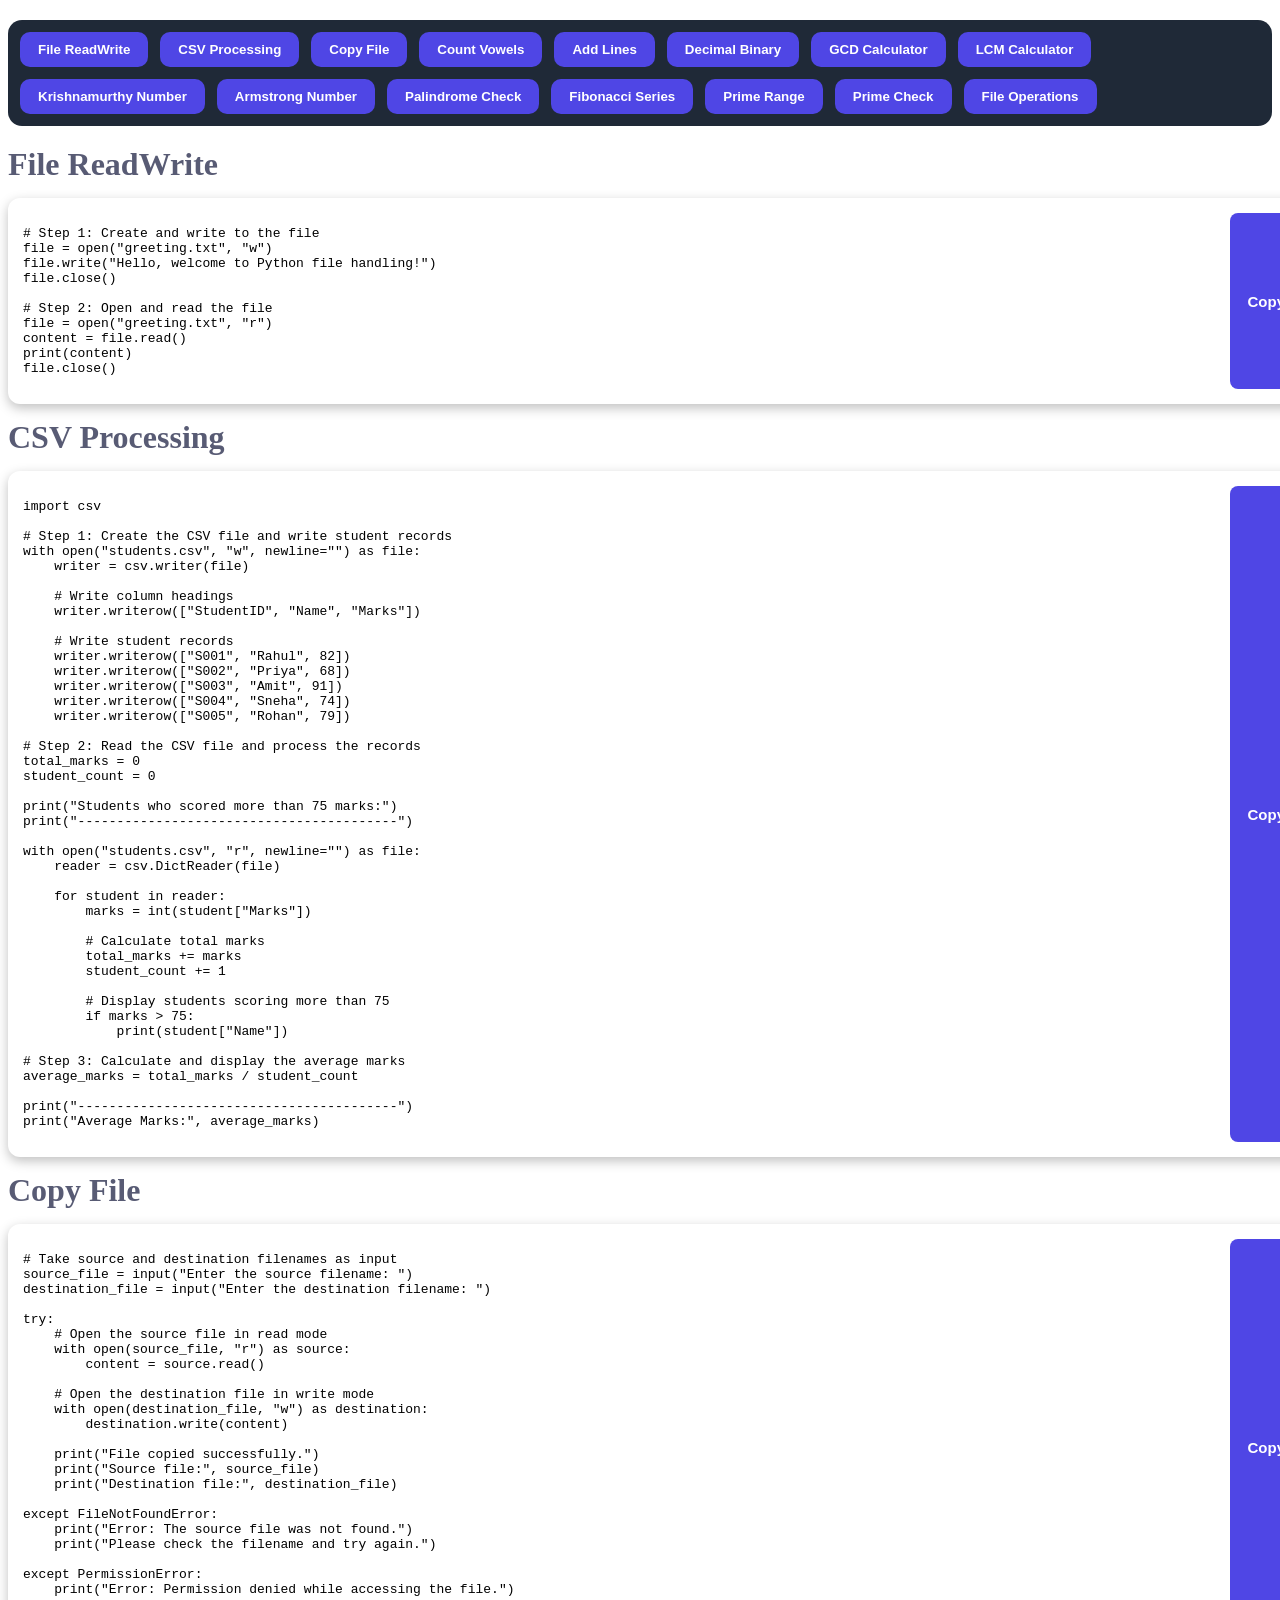
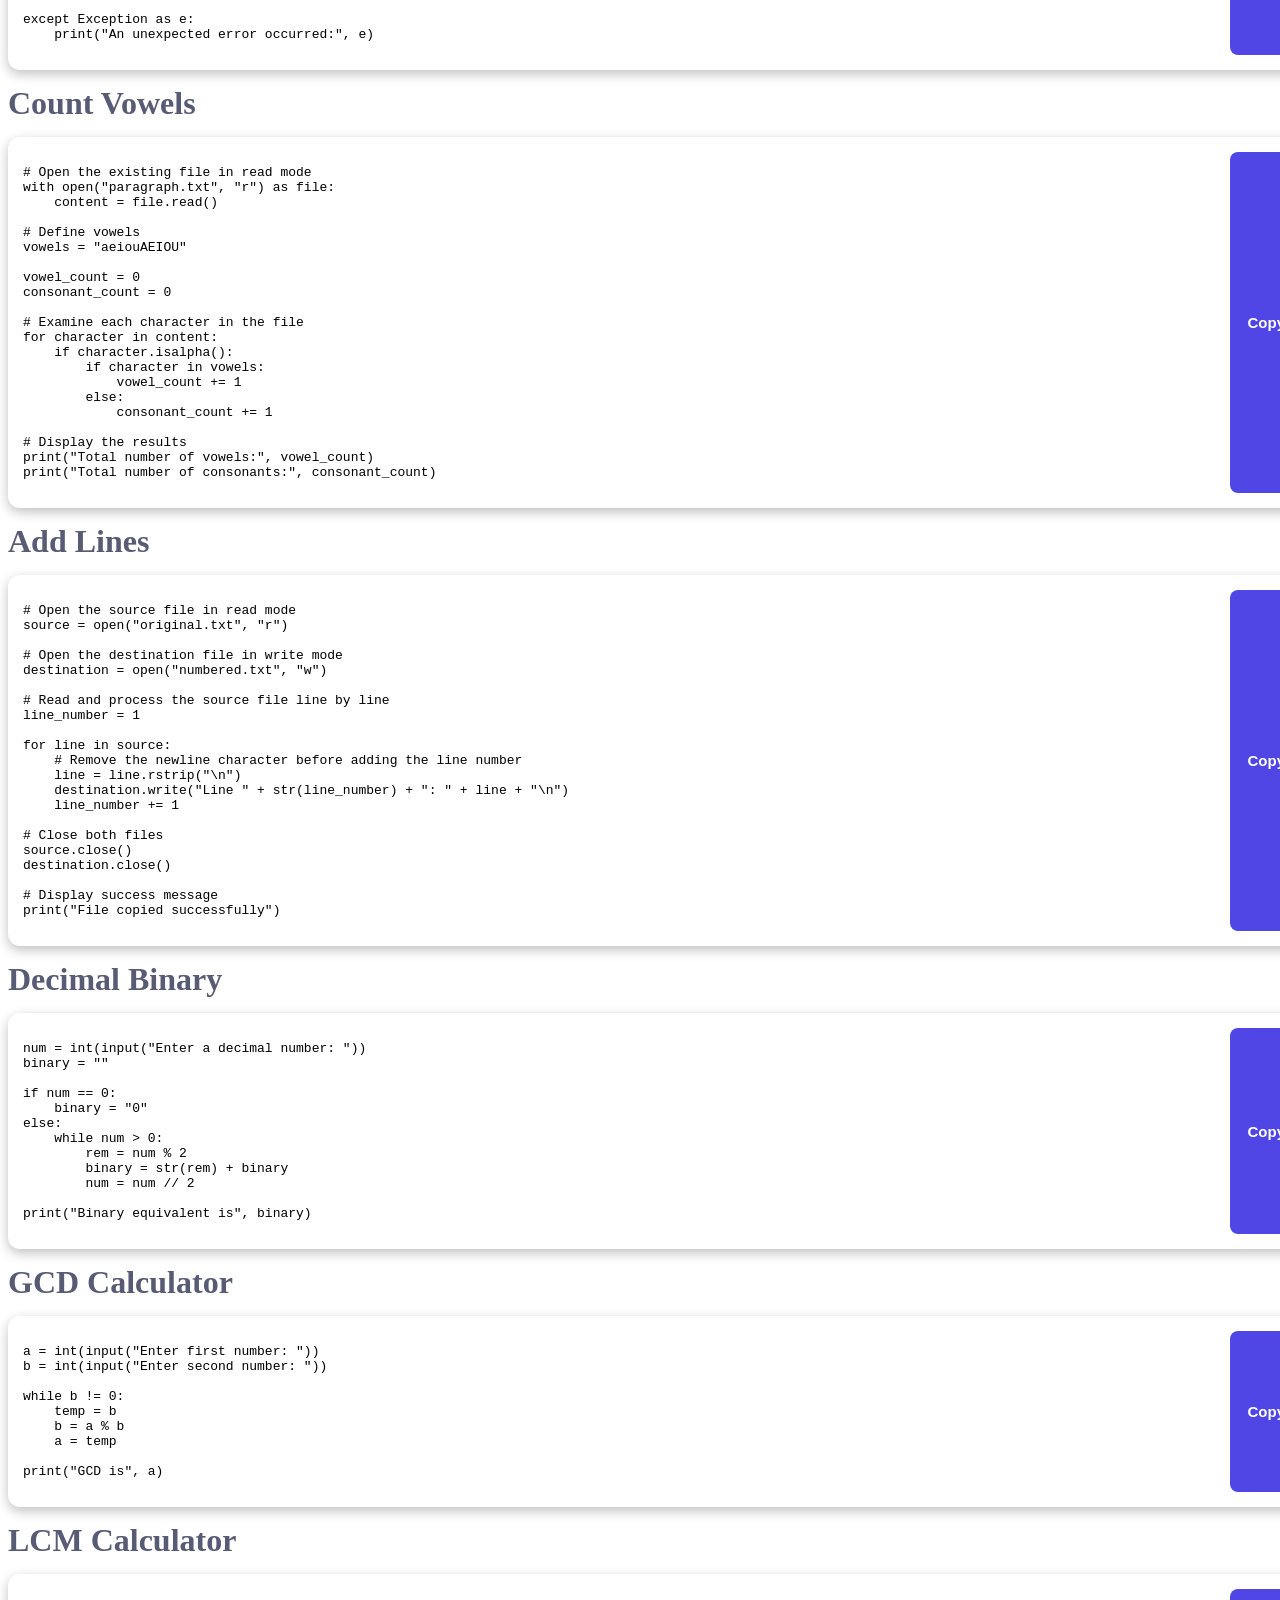
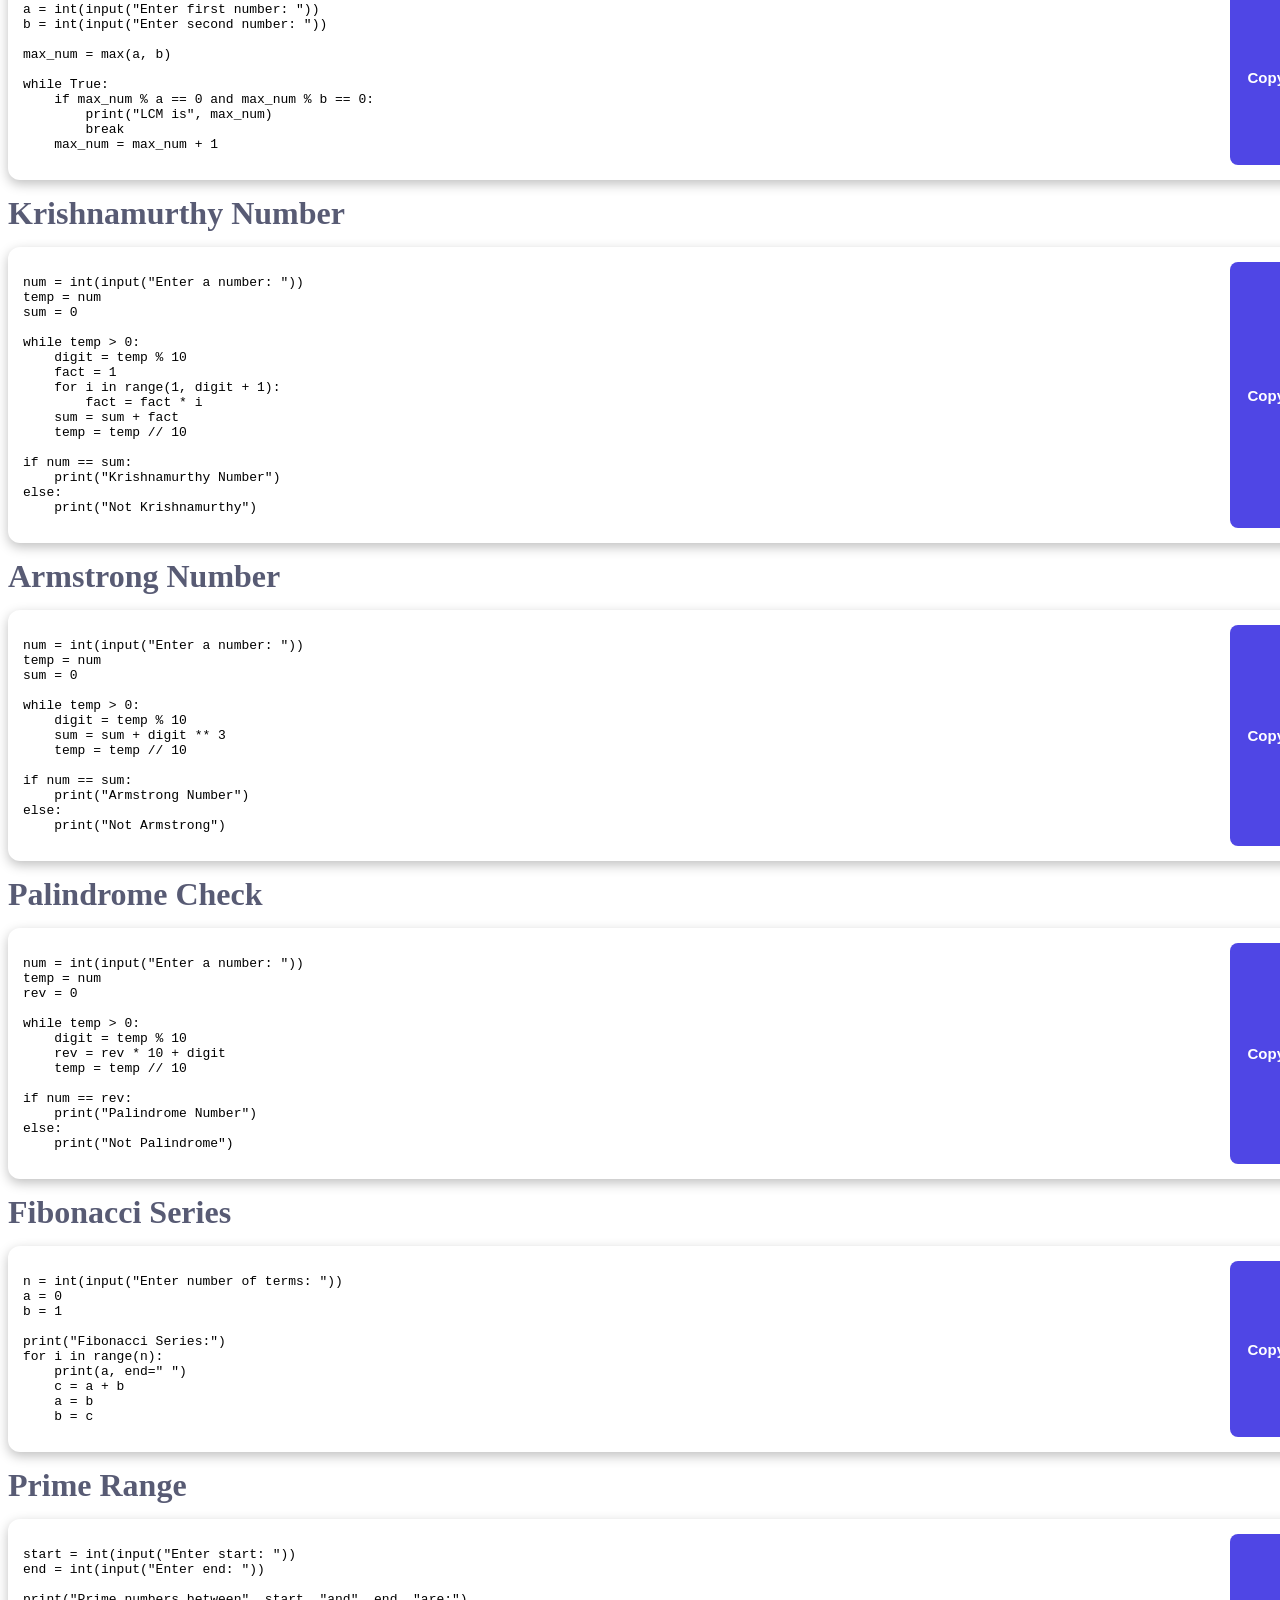
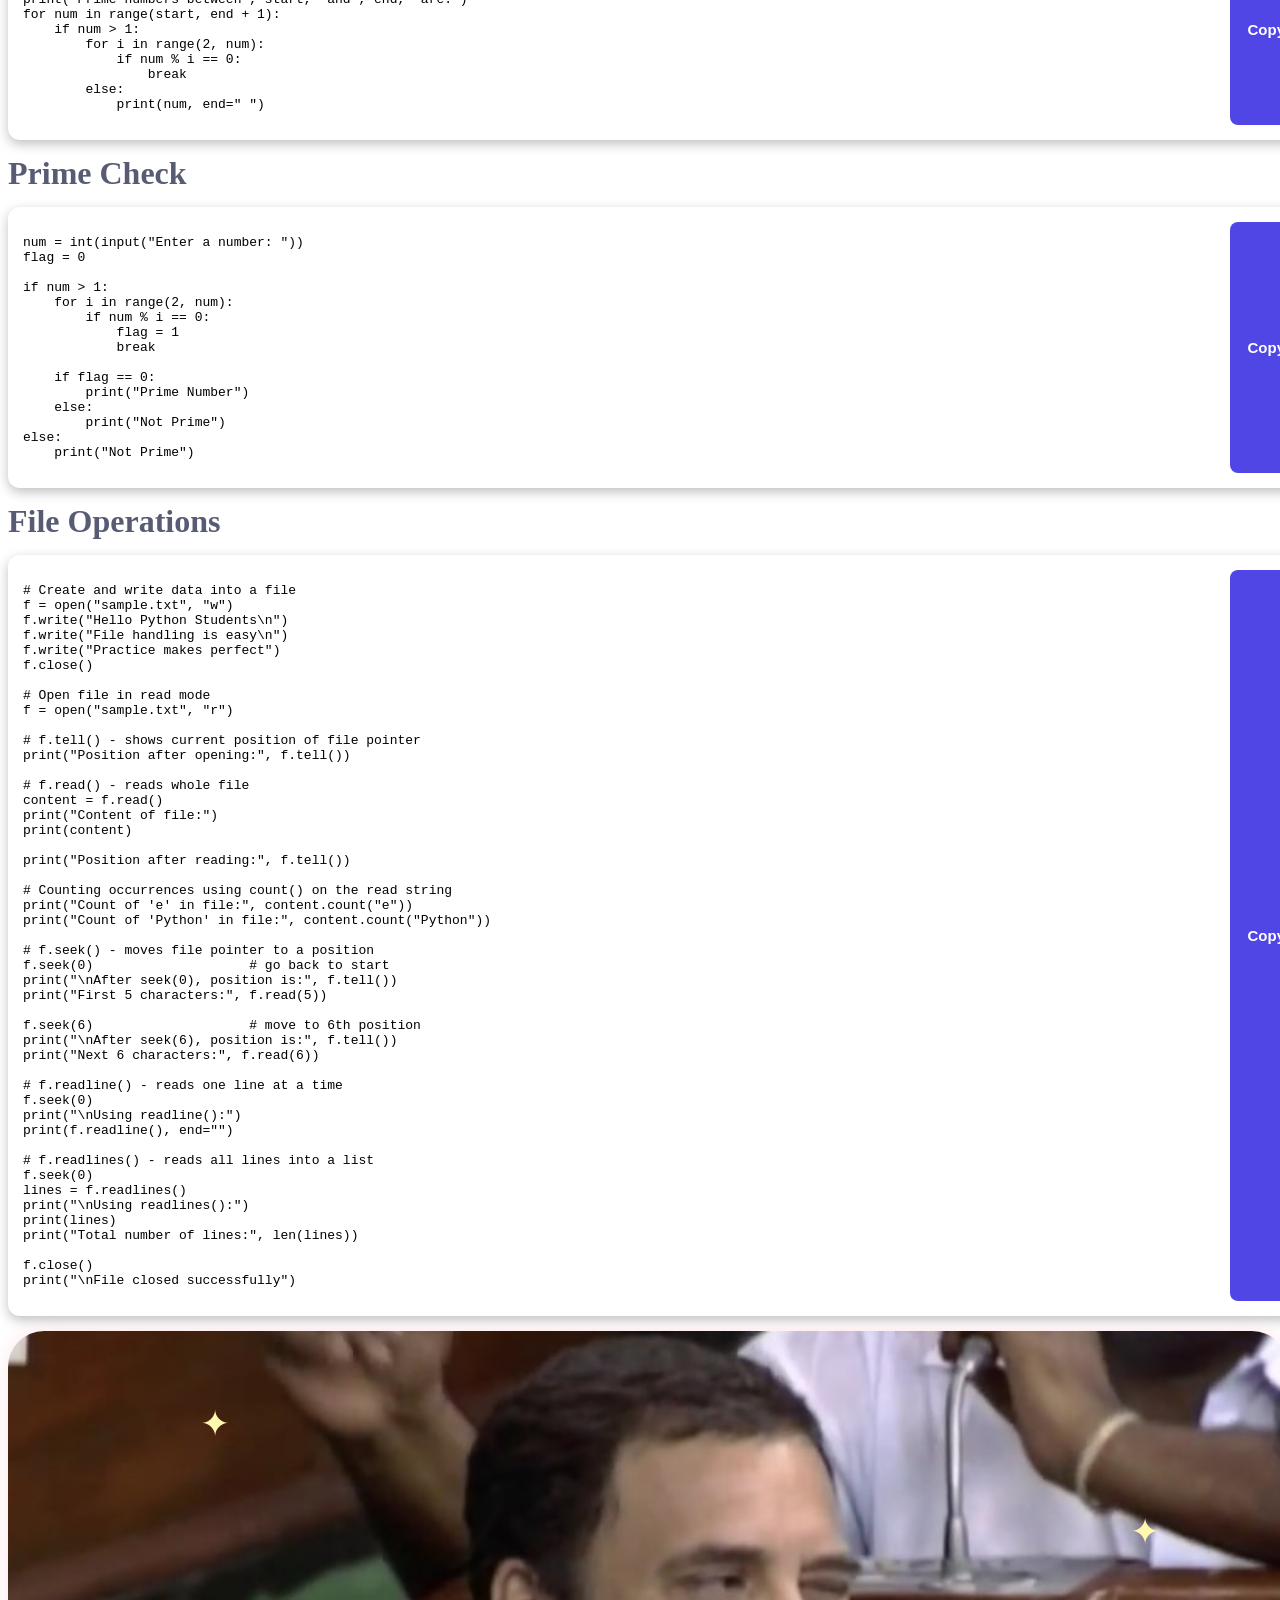
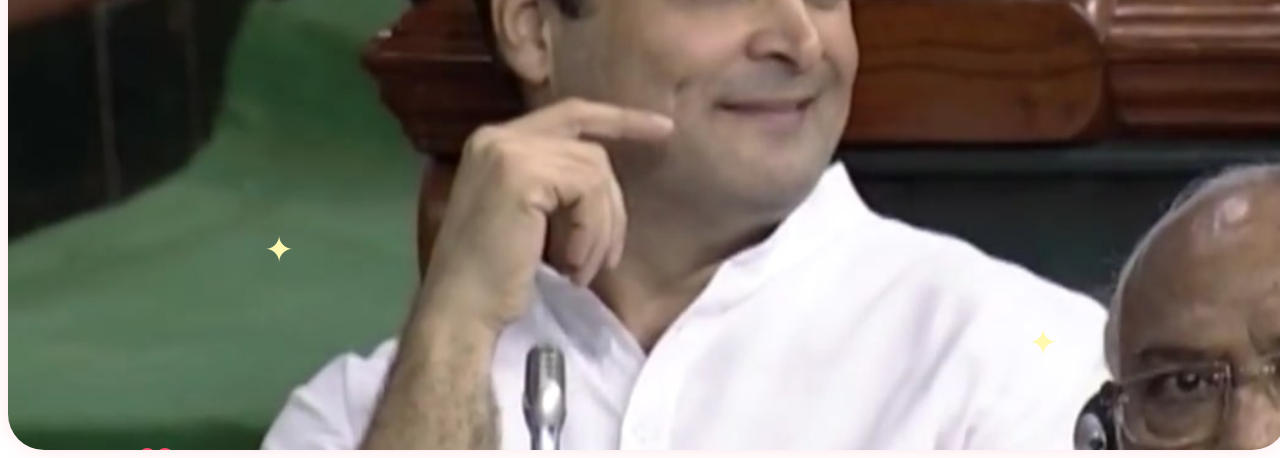
==== commit fd5e4add: "update index.html" ====
--- a/index.html
+++ b/index.html
@@ -4,32 +4,410 @@
   <meta charset="UTF-8">
   <meta http-equiv="X-UA-Compatible" content="IE=Edge">
   <meta name="viewport" content="width=device-width, initial-scale=1">
-
-  <title>Rahul Gandhi</title>
-  
+  <title>Joi Rahul Gandhi</title>
   <link rel="stylesheet" href="style.css">
 </head>
 
 <body>
-<div class="photo-frame">
+  <div class="copy-navbar">
+    <button class="copy-button" data-copy="q1">File ReadWrite</button>
+    <button class="copy-button" data-copy="q2">CSV Processing</button>
+    <button class="copy-button" data-copy="q3">Copy File</button>
+    <button class="copy-button" data-copy="q4">Count Vowels</button>
+    <button class="copy-button" data-copy="q5">Add Lines</button>
+    <button class="copy-button" data-copy="q6">Decimal Binary</button>
+    <button class="copy-button" data-copy="q7">GCD Calculator</button>
+    <button class="copy-button" data-copy="q8">LCM Calculator</button>
+    <button class="copy-button" data-copy="q9">Krishnamurthy Number</button>
+    <button class="copy-button" data-copy="q11">Armstrong Number</button>
+    <button class="copy-button" data-copy="q12">Palindrome Check</button>
+    <button class="copy-button" data-copy="q13">Fibonacci Series</button>
+    <button class="copy-button" data-copy="q14">Prime Range</button>
+    <button class="copy-button" data-copy="q15">Prime Check</button>
+    <button class="copy-button" data-copy="q16">File Operations</button>
+  </div>
+
+  <!-- Question 1 -->
+  <div class="titl">File ReadWrite</div>
+  <div class="copy-box" id="q1">
+    <code><pre># Step 1: Create and write to the file
+file = open("greeting.txt", "w")
+file.write("Hello, welcome to Python file handling!")
+file.close()
+
+# Step 2: Open and read the file
+file = open("greeting.txt", "r")
+content = file.read()
+print(content)
+file.close()</pre></code>
+    <button class="copy-btn">Copy</button>
+  </div>
+
+  <!-- Question 2 -->
+  <div class="titl">CSV Processing</div>
+  <div class="copy-box" id="q2">
+    <code><pre>import csv
+
+# Step 1: Create the CSV file and write student records
+with open("students.csv", "w", newline="") as file:
+    writer = csv.writer(file)
+
+    # Write column headings
+    writer.writerow(["StudentID", "Name", "Marks"])
+
+    # Write student records
+    writer.writerow(["S001", "Rahul", 82])
+    writer.writerow(["S002", "Priya", 68])
+    writer.writerow(["S003", "Amit", 91])
+    writer.writerow(["S004", "Sneha", 74])
+    writer.writerow(["S005", "Rohan", 79])
+
+# Step 2: Read the CSV file and process the records
+total_marks = 0
+student_count = 0
+
+print("Students who scored more than 75 marks:")
+print("-----------------------------------------")
+
+with open("students.csv", "r", newline="") as file:
+    reader = csv.DictReader(file)
+
+    for student in reader:
+        marks = int(student["Marks"])
+
+        # Calculate total marks
+        total_marks += marks
+        student_count += 1
+
+        # Display students scoring more than 75
+        if marks > 75:
+            print(student["Name"])
+
+# Step 3: Calculate and display the average marks
+average_marks = total_marks / student_count
+
+print("-----------------------------------------")
+print("Average Marks:", average_marks)</pre></code>
+    <button class="copy-btn">Copy</button>
+  </div>
+
+  <!-- Question 3 -->
+  <div class="titl">Copy File</div>
+  <div class="copy-box" id="q3">
+    <code><pre># Take source and destination filenames as input
+source_file = input("Enter the source filename: ")
+destination_file = input("Enter the destination filename: ")
+
+try:
+    # Open the source file in read mode
+    with open(source_file, "r") as source:
+        content = source.read()
+
+    # Open the destination file in write mode
+    with open(destination_file, "w") as destination:
+        destination.write(content)
+
+    print("File copied successfully.")
+    print("Source file:", source_file)
+    print("Destination file:", destination_file)
+
+except FileNotFoundError:
+    print("Error: The source file was not found.")
+    print("Please check the filename and try again.")
+
+except PermissionError:
+    print("Error: Permission denied while accessing the file.")
+
+except Exception as e:
+    print("An unexpected error occurred:", e)</pre></code>
+    <button class="copy-btn">Copy</button>
+  </div>
+
+  <!-- Question 4 -->
+  <div class="titl">Count Vowels</div>
+  <div class="copy-box" id="q4">
+    <code><pre># Open the existing file in read mode
+with open("paragraph.txt", "r") as file:
+    content = file.read()
+
+# Define vowels
+vowels = "aeiouAEIOU"
+
+vowel_count = 0
+consonant_count = 0
+
+# Examine each character in the file
+for character in content:
+    if character.isalpha():
+        if character in vowels:
+            vowel_count += 1
+        else:
+            consonant_count += 1
+
+# Display the results
+print("Total number of vowels:", vowel_count)
+print("Total number of consonants:", consonant_count)</pre></code>
+    <button class="copy-btn">Copy</button>
+  </div>
+
+  <!-- Question 5 -->
+  <div class="titl">Add Lines</div>
+  <div class="copy-box" id="q5">
+    <code><pre># Open the source file in read mode
+source = open("original.txt", "r")
+
+# Open the destination file in write mode
+destination = open("numbered.txt", "w")
+
+# Read and process the source file line by line
+line_number = 1
+
+for line in source:
+    # Remove the newline character before adding the line number
+    line = line.rstrip("\n")
+    destination.write("Line " + str(line_number) + ": " + line + "\n")
+    line_number += 1
+
+# Close both files
+source.close()
+destination.close()
+
+# Display success message
+print("File copied successfully")</pre></code>
+    <button class="copy-btn">Copy</button>
+  </div>
+
+  <!-- Question 6 -->
+  <div class="titl">Decimal Binary</div>
+  <div class="copy-box" id="q6">
+    <code><pre>num = int(input("Enter a decimal number: "))
+binary = ""
+
+if num == 0:
+    binary = "0"
+else:
+    while num > 0:
+        rem = num % 2
+        binary = str(rem) + binary
+        num = num // 2
+
+print("Binary equivalent is", binary)</pre></code>
+    <button class="copy-btn">Copy</button>
+  </div>
+
+  <!-- Question 7 -->
+  <div class="titl">GCD Calculator</div>
+  <div class="copy-box" id="q7">
+    <code><pre>a = int(input("Enter first number: "))
+b = int(input("Enter second number: "))
+
+while b != 0:
+    temp = b
+    b = a % b
+    a = temp
+
+print("GCD is", a)</pre></code>
+    <button class="copy-btn">Copy</button>
+  </div>
+
+  <!-- Question 8 -->
+  <div class="titl">LCM Calculator</div>
+  <div class="copy-box" id="q8">
+    <code><pre>a = int(input("Enter first number: "))
+b = int(input("Enter second number: "))
+
+max_num = max(a, b)
+
+while True:
+    if max_num % a == 0 and max_num % b == 0:
+        print("LCM is", max_num)
+        break
+    max_num = max_num + 1</pre></code>
+    <button class="copy-btn">Copy</button>
+  </div>
+
+  <!-- Question 9 -->
+  <div class="titl">Krishnamurthy Number</div>
+  <div class="copy-box" id="q9">
+    <code><pre>num = int(input("Enter a number: "))
+temp = num
+sum = 0
+
+while temp > 0:
+    digit = temp % 10
+    fact = 1
+    for i in range(1, digit + 1):
+        fact = fact * i
+    sum = sum + fact
+    temp = temp // 10
+
+if num == sum:
+    print("Krishnamurthy Number")
+else:
+    print("Not Krishnamurthy")</pre></code>
+    <button class="copy-btn">Copy</button>
+  </div>
+
+  <!-- Question 11 -->
+  <div class="titl">Armstrong Number</div>
+  <div class="copy-box" id="q11">
+    <code><pre>num = int(input("Enter a number: "))
+temp = num
+sum = 0
+
+while temp > 0:
+    digit = temp % 10
+    sum = sum + digit ** 3
+    temp = temp // 10
+
+if num == sum:
+    print("Armstrong Number")
+else:
+    print("Not Armstrong")</pre></code>
+    <button class="copy-btn">Copy</button>
+  </div>
+
+  <!-- Question 12 -->
+  <div class="titl">Palindrome Check</div>
+  <div class="copy-box" id="q12">
+    <code><pre>num = int(input("Enter a number: "))
+temp = num
+rev = 0
+
+while temp > 0:
+    digit = temp % 10
+    rev = rev * 10 + digit
+    temp = temp // 10
+
+if num == rev:
+    print("Palindrome Number")
+else:
+    print("Not Palindrome")</pre></code>
+    <button class="copy-btn">Copy</button>
+  </div>
+
+  <!-- Question 13 -->
+  <div class="titl">Fibonacci Series</div>
+  <div class="copy-box" id="q13">
+    <code><pre>n = int(input("Enter number of terms: "))
+a = 0
+b = 1
+
+print("Fibonacci Series:")
+for i in range(n):
+    print(a, end=" ")
+    c = a + b
+    a = b
+    b = c</pre></code>
+    <button class="copy-btn">Copy</button>
+  </div>
+
+  <!-- Question 14 -->
+  <div class="titl">Prime Range</div>
+  <div class="copy-box" id="q14">
+    <code><pre>start = int(input("Enter start: "))
+end = int(input("Enter end: "))
+
+print("Prime numbers between", start, "and", end, "are:")
+for num in range(start, end + 1):
+    if num > 1:
+        for i in range(2, num):
+            if num % i == 0:
+                break
+        else:
+            print(num, end=" ")</pre></code>
+    <button class="copy-btn">Copy</button>
+  </div>
+
+  <!-- Question 15 -->
+  <div class="titl">Prime Check</div>
+  <div class="copy-box" id="q15">
+    <code><pre>num = int(input("Enter a number: "))
+flag = 0
+
+if num > 1:
+    for i in range(2, num):
+        if num % i == 0:
+            flag = 1
+            break
+    
+    if flag == 0:
+        print("Prime Number")
+    else:
+        print("Not Prime")
+else:
+    print("Not Prime")</pre></code>
+    <button class="copy-btn">Copy</button>
+  </div>
+
+  <!-- Question 16 -->
+  <div class="titl">File Operations</div>
+  <div class="copy-box" id="q16">
+    <code><pre># Create and write data into a file
+f = open("sample.txt", "w")
+f.write("Hello Python Students\n")
+f.write("File handling is easy\n")
+f.write("Practice makes perfect")
+f.close()
+
+# Open file in read mode
+f = open("sample.txt", "r")
+
+# f.tell() - shows current position of file pointer
+print("Position after opening:", f.tell())
+
+# f.read() - reads whole file
+content = f.read()
+print("Content of file:")
+print(content)
+
+print("Position after reading:", f.tell())
+
+# Counting occurrences using count() on the read string
+print("Count of 'e' in file:", content.count("e"))
+print("Count of 'Python' in file:", content.count("Python"))
+
+# f.seek() - moves file pointer to a position
+f.seek(0)                    # go back to start
+print("\nAfter seek(0), position is:", f.tell())
+print("First 5 characters:", f.read(5))
+
+f.seek(6)                    # move to 6th position
+print("\nAfter seek(6), position is:", f.tell())
+print("Next 6 characters:", f.read(6))
+
+# f.readline() - reads one line at a time
+f.seek(0)
+print("\nUsing readline():")
+print(f.readline(), end="")
+
+# f.readlines() - reads all lines into a list
+f.seek(0)
+lines = f.readlines()
+print("\nUsing readlines():")
+print(lines)
+print("Total number of lines:", len(lines))
+
+f.close()
+print("\nFile closed successfully")</pre></code>
+    <button class="copy-btn">Copy</button>
+  </div>
+
+  <!-- Photo Frame -->
+  <div class="photo-frame">
     <img src="rahul-gandhi-winking-at-the-parliament.jpg" alt="Photo" loading="lazy">
-
-    <!-- Hearts -->
     <span class="heart h1">❤</span>
     <span class="heart h2">❤</span>
     <span class="heart h3">❤</span>
-
-    <!-- Stars -->
     <span class="star s1">★</span>
     <span class="star s2">★</span>
     <span class="star s3">★</span>
-
-    <!-- Sparkles -->
     <span class="sparkle sp1">✦</span>
     <span class="sparkle sp2">✦</span>
     <span class="sparkle sp3">✦</span>
     <span class="sparkle sp4">✦</span>
-</div>
+  </div>
+
   <script src="main.js"></script>
 </body>
 </html>
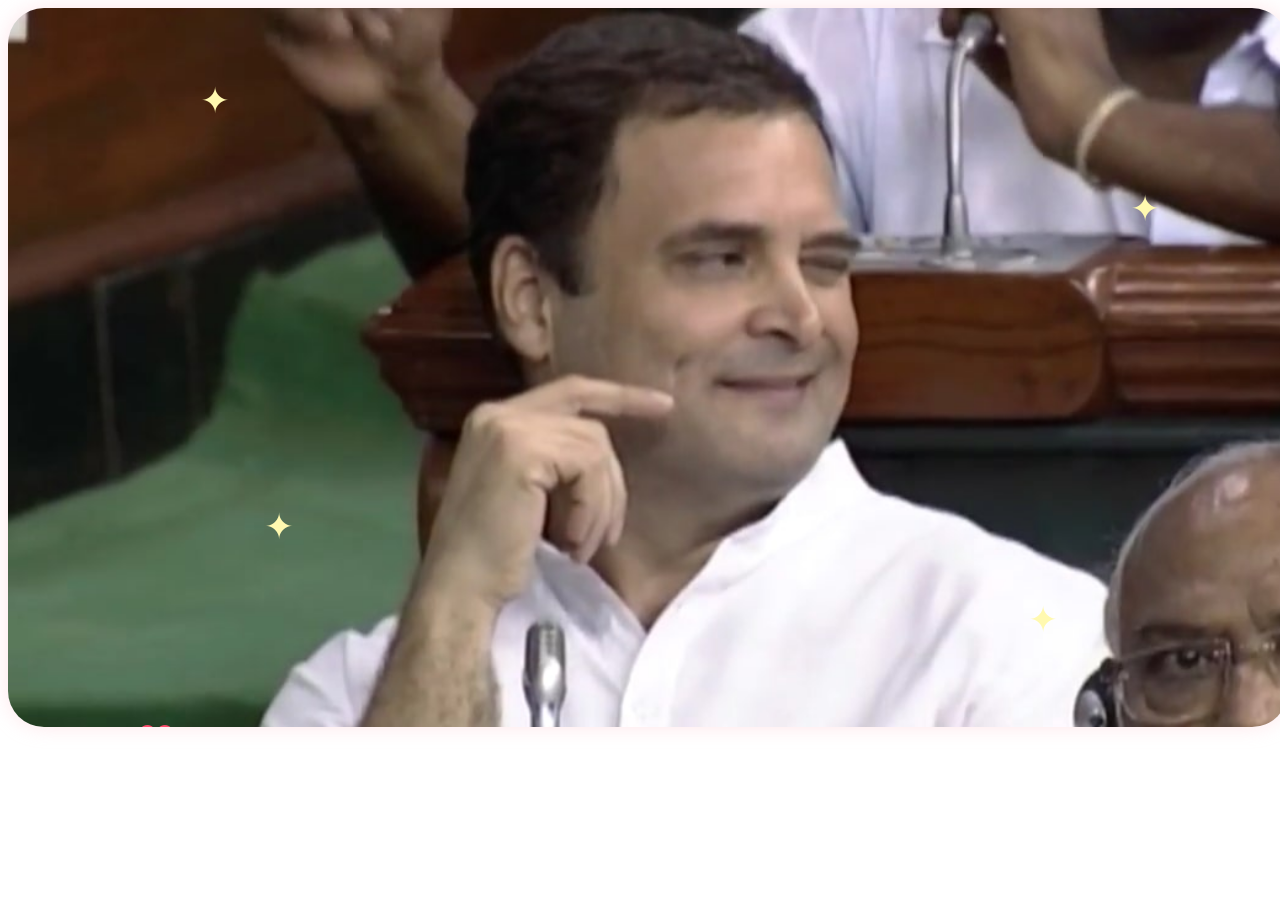
==== commit 762de34c: "update index.html" ====
--- a/index.html
+++ b/index.html
@@ -9,391 +9,10 @@
 </head>
 
 <body>
-  <div class="copy-navbar">
-    <button class="copy-button" data-copy="q1">File ReadWrite</button>
-    <button class="copy-button" data-copy="q2">CSV Processing</button>
-    <button class="copy-button" data-copy="q3">Copy File</button>
-    <button class="copy-button" data-copy="q4">Count Vowels</button>
-    <button class="copy-button" data-copy="q5">Add Lines</button>
-    <button class="copy-button" data-copy="q6">Decimal Binary</button>
-    <button class="copy-button" data-copy="q7">GCD Calculator</button>
-    <button class="copy-button" data-copy="q8">LCM Calculator</button>
-    <button class="copy-button" data-copy="q9">Krishnamurthy Number</button>
-    <button class="copy-button" data-copy="q11">Armstrong Number</button>
-    <button class="copy-button" data-copy="q12">Palindrome Check</button>
-    <button class="copy-button" data-copy="q13">Fibonacci Series</button>
-    <button class="copy-button" data-copy="q14">Prime Range</button>
-    <button class="copy-button" data-copy="q15">Prime Check</button>
-    <button class="copy-button" data-copy="q16">File Operations</button>
-  </div>
+ 
 
-  <!-- Question 1 -->
-  <div class="titl">File ReadWrite</div>
-  <div class="copy-box" id="q1">
-    <code><pre># Step 1: Create and write to the file
-file = open("greeting.txt", "w")
-file.write("Hello, welcome to Python file handling!")
-file.close()
-
-# Step 2: Open and read the file
-file = open("greeting.txt", "r")
-content = file.read()
-print(content)
-file.close()</pre></code>
-    <button class="copy-btn">Copy</button>
-  </div>
-
-  <!-- Question 2 -->
-  <div class="titl">CSV Processing</div>
-  <div class="copy-box" id="q2">
-    <code><pre>import csv
-
-# Step 1: Create the CSV file and write student records
-with open("students.csv", "w", newline="") as file:
-    writer = csv.writer(file)
-
-    # Write column headings
-    writer.writerow(["StudentID", "Name", "Marks"])
-
-    # Write student records
-    writer.writerow(["S001", "Rahul", 82])
-    writer.writerow(["S002", "Priya", 68])
-    writer.writerow(["S003", "Amit", 91])
-    writer.writerow(["S004", "Sneha", 74])
-    writer.writerow(["S005", "Rohan", 79])
-
-# Step 2: Read the CSV file and process the records
-total_marks = 0
-student_count = 0
-
-print("Students who scored more than 75 marks:")
-print("-----------------------------------------")
-
-with open("students.csv", "r", newline="") as file:
-    reader = csv.DictReader(file)
-
-    for student in reader:
-        marks = int(student["Marks"])
-
-        # Calculate total marks
-        total_marks += marks
-        student_count += 1
-
-        # Display students scoring more than 75
-        if marks > 75:
-            print(student["Name"])
-
-# Step 3: Calculate and display the average marks
-average_marks = total_marks / student_count
-
-print("-----------------------------------------")
-print("Average Marks:", average_marks)</pre></code>
-    <button class="copy-btn">Copy</button>
-  </div>
-
-  <!-- Question 3 -->
-  <div class="titl">Copy File</div>
-  <div class="copy-box" id="q3">
-    <code><pre># Take source and destination filenames as input
-source_file = input("Enter the source filename: ")
-destination_file = input("Enter the destination filename: ")
-
-try:
-    # Open the source file in read mode
-    with open(source_file, "r") as source:
-        content = source.read()
-
-    # Open the destination file in write mode
-    with open(destination_file, "w") as destination:
-        destination.write(content)
-
-    print("File copied successfully.")
-    print("Source file:", source_file)
-    print("Destination file:", destination_file)
-
-except FileNotFoundError:
-    print("Error: The source file was not found.")
-    print("Please check the filename and try again.")
-
-except PermissionError:
-    print("Error: Permission denied while accessing the file.")
-
-except Exception as e:
-    print("An unexpected error occurred:", e)</pre></code>
-    <button class="copy-btn">Copy</button>
-  </div>
-
-  <!-- Question 4 -->
-  <div class="titl">Count Vowels</div>
-  <div class="copy-box" id="q4">
-    <code><pre># Open the existing file in read mode
-with open("paragraph.txt", "r") as file:
-    content = file.read()
-
-# Define vowels
-vowels = "aeiouAEIOU"
-
-vowel_count = 0
-consonant_count = 0
-
-# Examine each character in the file
-for character in content:
-    if character.isalpha():
-        if character in vowels:
-            vowel_count += 1
-        else:
-            consonant_count += 1
-
-# Display the results
-print("Total number of vowels:", vowel_count)
-print("Total number of consonants:", consonant_count)</pre></code>
-    <button class="copy-btn">Copy</button>
-  </div>
-
-  <!-- Question 5 -->
-  <div class="titl">Add Lines</div>
-  <div class="copy-box" id="q5">
-    <code><pre># Open the source file in read mode
-source = open("original.txt", "r")
-
-# Open the destination file in write mode
-destination = open("numbered.txt", "w")
-
-# Read and process the source file line by line
-line_number = 1
-
-for line in source:
-    # Remove the newline character before adding the line number
-    line = line.rstrip("\n")
-    destination.write("Line " + str(line_number) + ": " + line + "\n")
-    line_number += 1
-
-# Close both files
-source.close()
-destination.close()
-
-# Display success message
-print("File copied successfully")</pre></code>
-    <button class="copy-btn">Copy</button>
-  </div>
-
-  <!-- Question 6 -->
-  <div class="titl">Decimal Binary</div>
-  <div class="copy-box" id="q6">
-    <code><pre>num = int(input("Enter a decimal number: "))
-binary = ""
-
-if num == 0:
-    binary = "0"
-else:
-    while num > 0:
-        rem = num % 2
-        binary = str(rem) + binary
-        num = num // 2
-
-print("Binary equivalent is", binary)</pre></code>
-    <button class="copy-btn">Copy</button>
-  </div>
-
-  <!-- Question 7 -->
-  <div class="titl">GCD Calculator</div>
-  <div class="copy-box" id="q7">
-    <code><pre>a = int(input("Enter first number: "))
-b = int(input("Enter second number: "))
-
-while b != 0:
-    temp = b
-    b = a % b
-    a = temp
-
-print("GCD is", a)</pre></code>
-    <button class="copy-btn">Copy</button>
-  </div>
-
-  <!-- Question 8 -->
-  <div class="titl">LCM Calculator</div>
-  <div class="copy-box" id="q8">
-    <code><pre>a = int(input("Enter first number: "))
-b = int(input("Enter second number: "))
-
-max_num = max(a, b)
-
-while True:
-    if max_num % a == 0 and max_num % b == 0:
-        print("LCM is", max_num)
-        break
-    max_num = max_num + 1</pre></code>
-    <button class="copy-btn">Copy</button>
-  </div>
-
-  <!-- Question 9 -->
-  <div class="titl">Krishnamurthy Number</div>
-  <div class="copy-box" id="q9">
-    <code><pre>num = int(input("Enter a number: "))
-temp = num
-sum = 0
-
-while temp > 0:
-    digit = temp % 10
-    fact = 1
-    for i in range(1, digit + 1):
-        fact = fact * i
-    sum = sum + fact
-    temp = temp // 10
-
-if num == sum:
-    print("Krishnamurthy Number")
-else:
-    print("Not Krishnamurthy")</pre></code>
-    <button class="copy-btn">Copy</button>
-  </div>
-
-  <!-- Question 11 -->
-  <div class="titl">Armstrong Number</div>
-  <div class="copy-box" id="q11">
-    <code><pre>num = int(input("Enter a number: "))
-temp = num
-sum = 0
-
-while temp > 0:
-    digit = temp % 10
-    sum = sum + digit ** 3
-    temp = temp // 10
-
-if num == sum:
-    print("Armstrong Number")
-else:
-    print("Not Armstrong")</pre></code>
-    <button class="copy-btn">Copy</button>
-  </div>
-
-  <!-- Question 12 -->
-  <div class="titl">Palindrome Check</div>
-  <div class="copy-box" id="q12">
-    <code><pre>num = int(input("Enter a number: "))
-temp = num
-rev = 0
-
-while temp > 0:
-    digit = temp % 10
-    rev = rev * 10 + digit
-    temp = temp // 10
-
-if num == rev:
-    print("Palindrome Number")
-else:
-    print("Not Palindrome")</pre></code>
-    <button class="copy-btn">Copy</button>
-  </div>
-
-  <!-- Question 13 -->
-  <div class="titl">Fibonacci Series</div>
-  <div class="copy-box" id="q13">
-    <code><pre>n = int(input("Enter number of terms: "))
-a = 0
-b = 1
-
-print("Fibonacci Series:")
-for i in range(n):
-    print(a, end=" ")
-    c = a + b
-    a = b
-    b = c</pre></code>
-    <button class="copy-btn">Copy</button>
-  </div>
-
-  <!-- Question 14 -->
-  <div class="titl">Prime Range</div>
-  <div class="copy-box" id="q14">
-    <code><pre>start = int(input("Enter start: "))
-end = int(input("Enter end: "))
-
-print("Prime numbers between", start, "and", end, "are:")
-for num in range(start, end + 1):
-    if num > 1:
-        for i in range(2, num):
-            if num % i == 0:
-                break
-        else:
-            print(num, end=" ")</pre></code>
-    <button class="copy-btn">Copy</button>
-  </div>
-
-  <!-- Question 15 -->
-  <div class="titl">Prime Check</div>
-  <div class="copy-box" id="q15">
-    <code><pre>num = int(input("Enter a number: "))
-flag = 0
-
-if num > 1:
-    for i in range(2, num):
-        if num % i == 0:
-            flag = 1
-            break
-    
-    if flag == 0:
-        print("Prime Number")
-    else:
-        print("Not Prime")
-else:
-    print("Not Prime")</pre></code>
-    <button class="copy-btn">Copy</button>
-  </div>
-
-  <!-- Question 16 -->
-  <div class="titl">File Operations</div>
-  <div class="copy-box" id="q16">
-    <code><pre># Create and write data into a file
-f = open("sample.txt", "w")
-f.write("Hello Python Students\n")
-f.write("File handling is easy\n")
-f.write("Practice makes perfect")
-f.close()
-
-# Open file in read mode
-f = open("sample.txt", "r")
-
-# f.tell() - shows current position of file pointer
-print("Position after opening:", f.tell())
-
-# f.read() - reads whole file
-content = f.read()
-print("Content of file:")
-print(content)
-
-print("Position after reading:", f.tell())
-
-# Counting occurrences using count() on the read string
-print("Count of 'e' in file:", content.count("e"))
-print("Count of 'Python' in file:", content.count("Python"))
-
-# f.seek() - moves file pointer to a position
-f.seek(0)                    # go back to start
-print("\nAfter seek(0), position is:", f.tell())
-print("First 5 characters:", f.read(5))
-
-f.seek(6)                    # move to 6th position
-print("\nAfter seek(6), position is:", f.tell())
-print("Next 6 characters:", f.read(6))
-
-# f.readline() - reads one line at a time
-f.seek(0)
-print("\nUsing readline():")
-print(f.readline(), end="")
-
-# f.readlines() - reads all lines into a list
-f.seek(0)
-lines = f.readlines()
-print("\nUsing readlines():")
-print(lines)
-print("Total number of lines:", len(lines))
-
-f.close()
-print("\nFile closed successfully")</pre></code>
-    <button class="copy-btn">Copy</button>
-  </div>
-
-  <!-- Photo Frame -->
+  <!-- Photo
+  Frame -->
   <div class="photo-frame">
     <img src="rahul-gandhi-winking-at-the-parliament.jpg" alt="Photo" loading="lazy">
     <span class="heart h1">❤</span>
